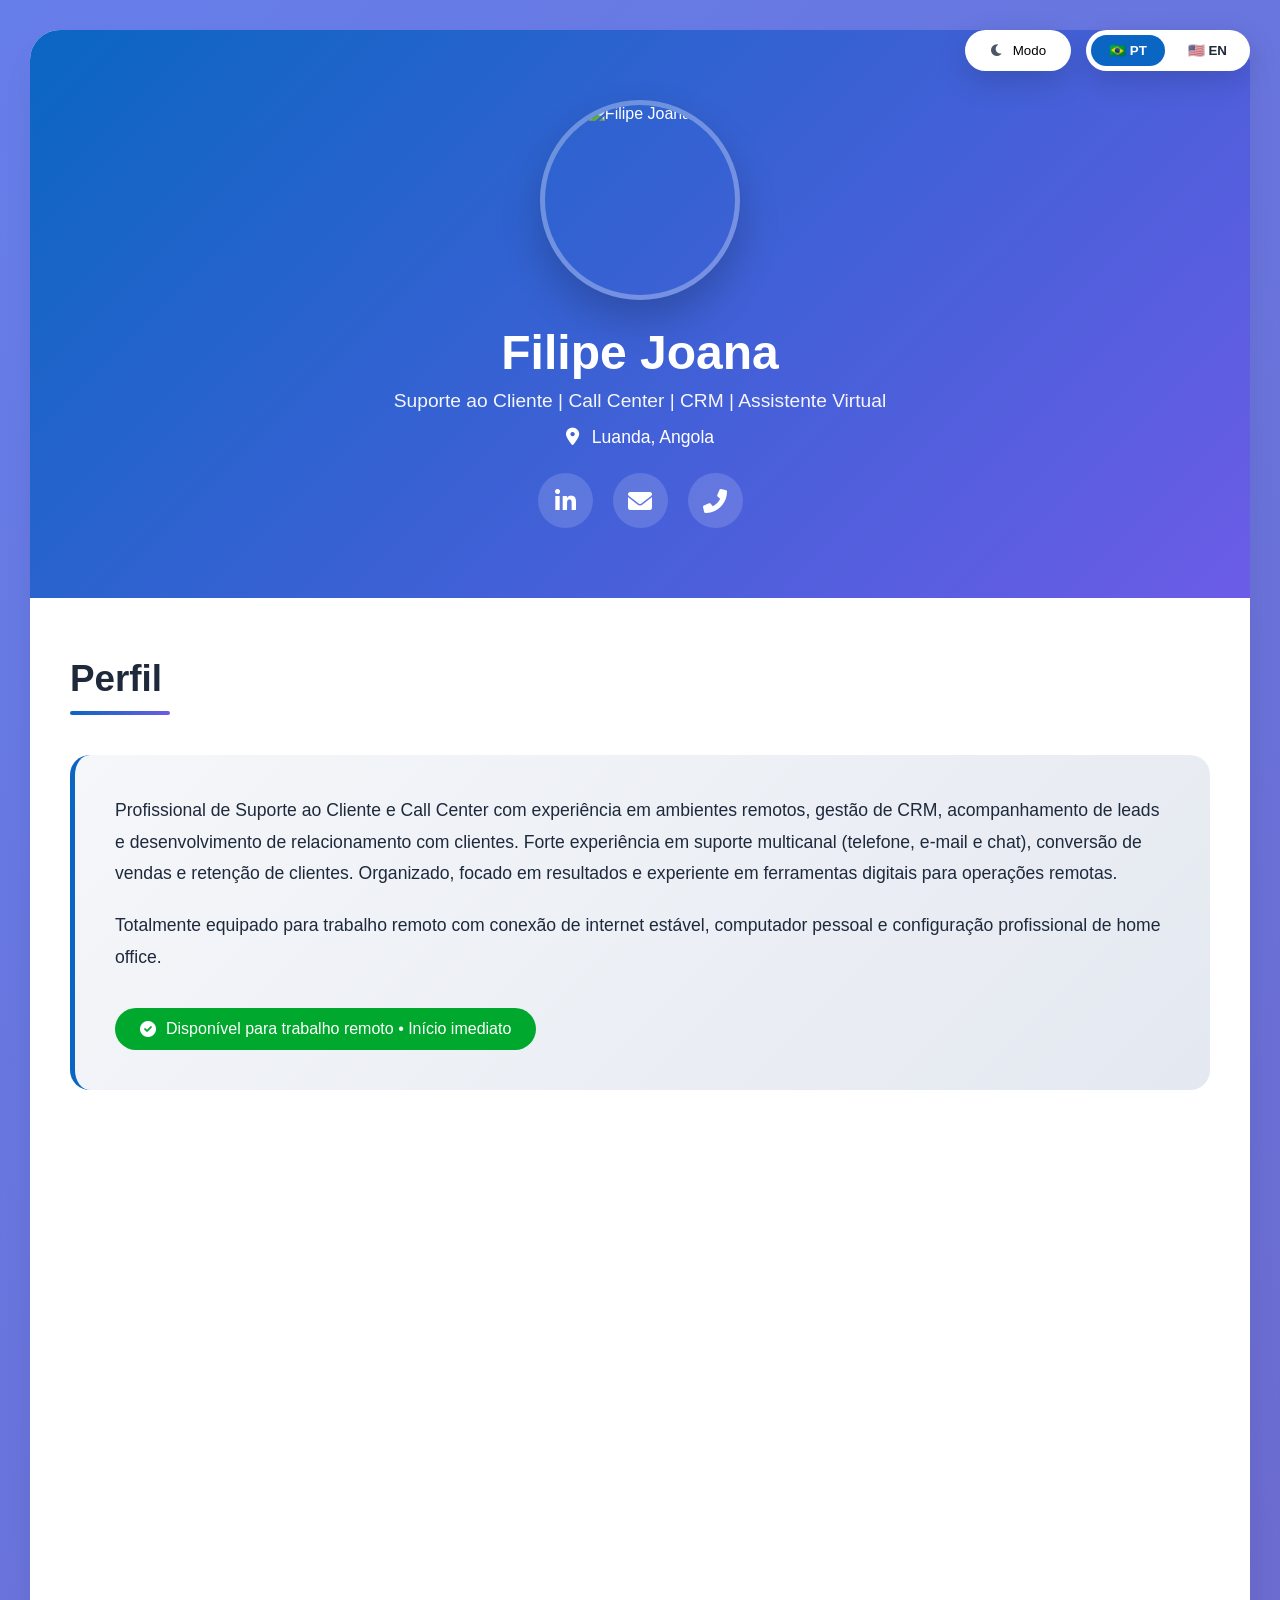
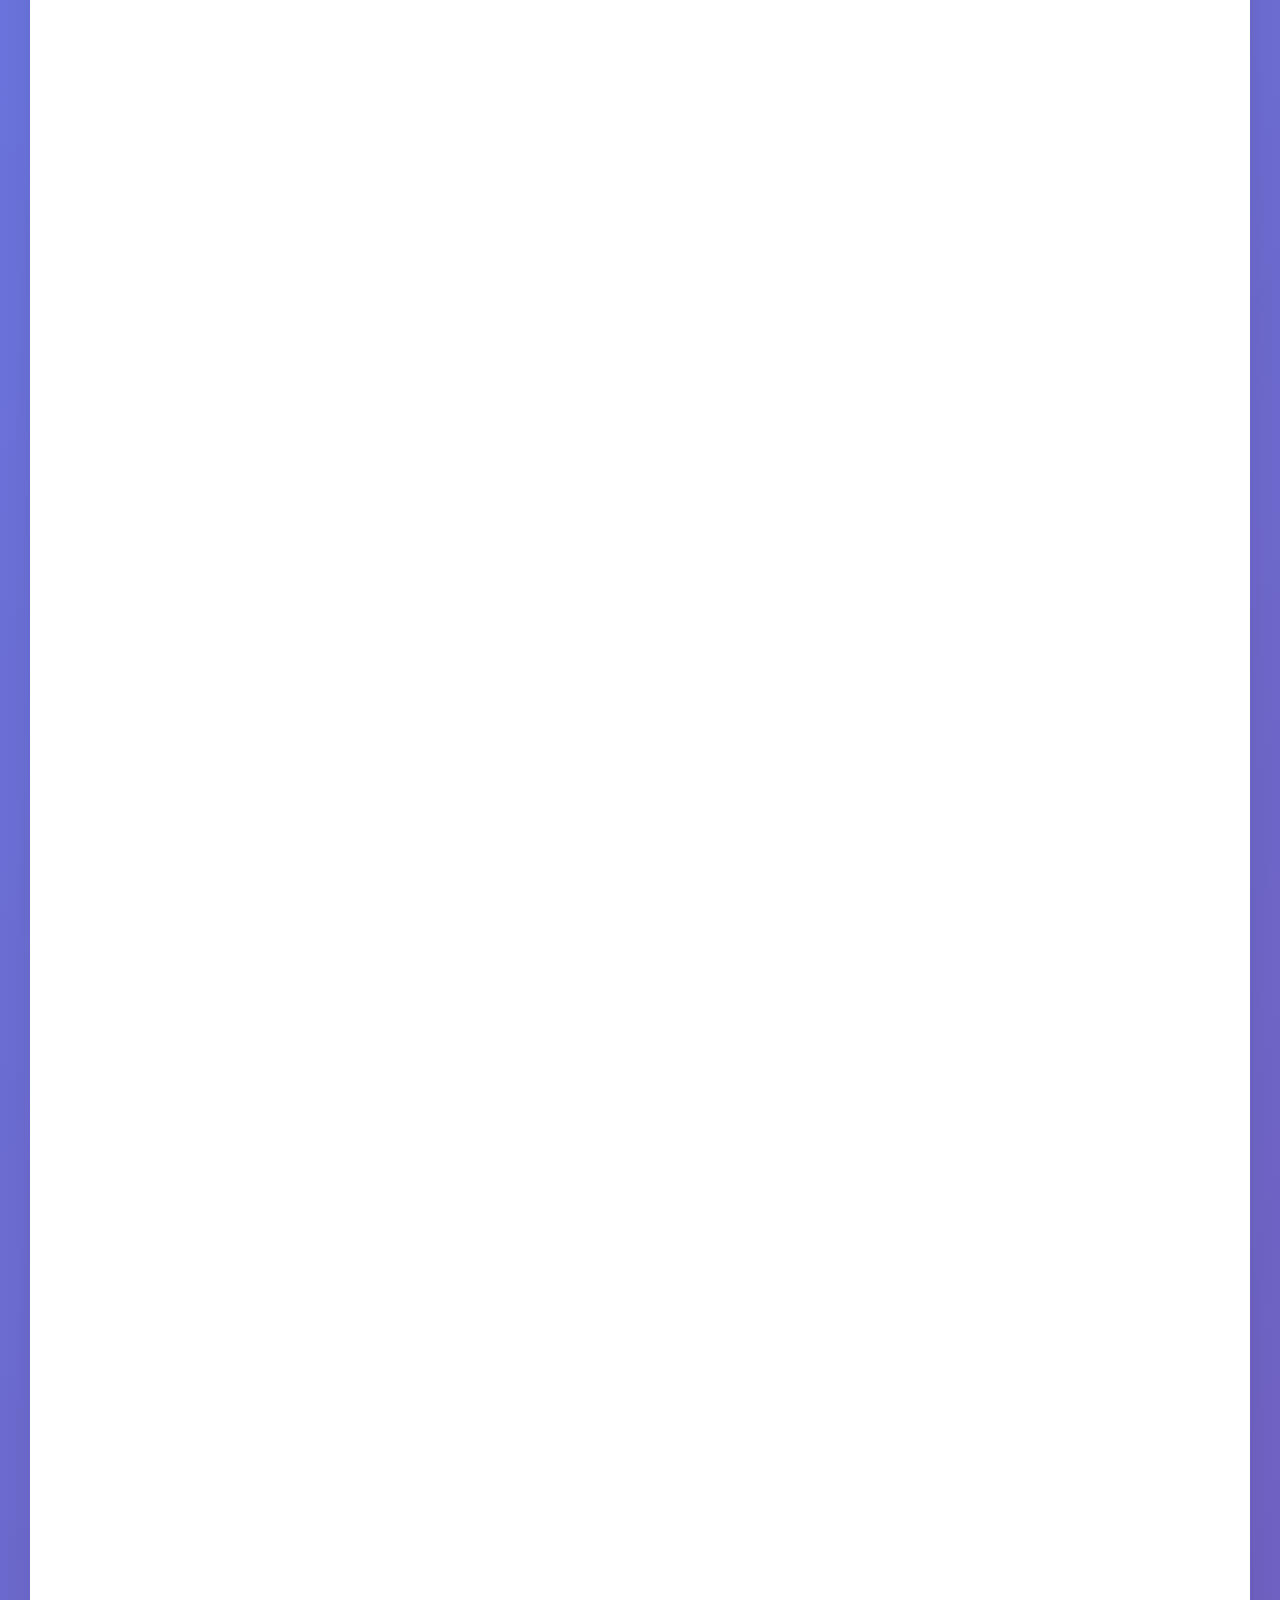
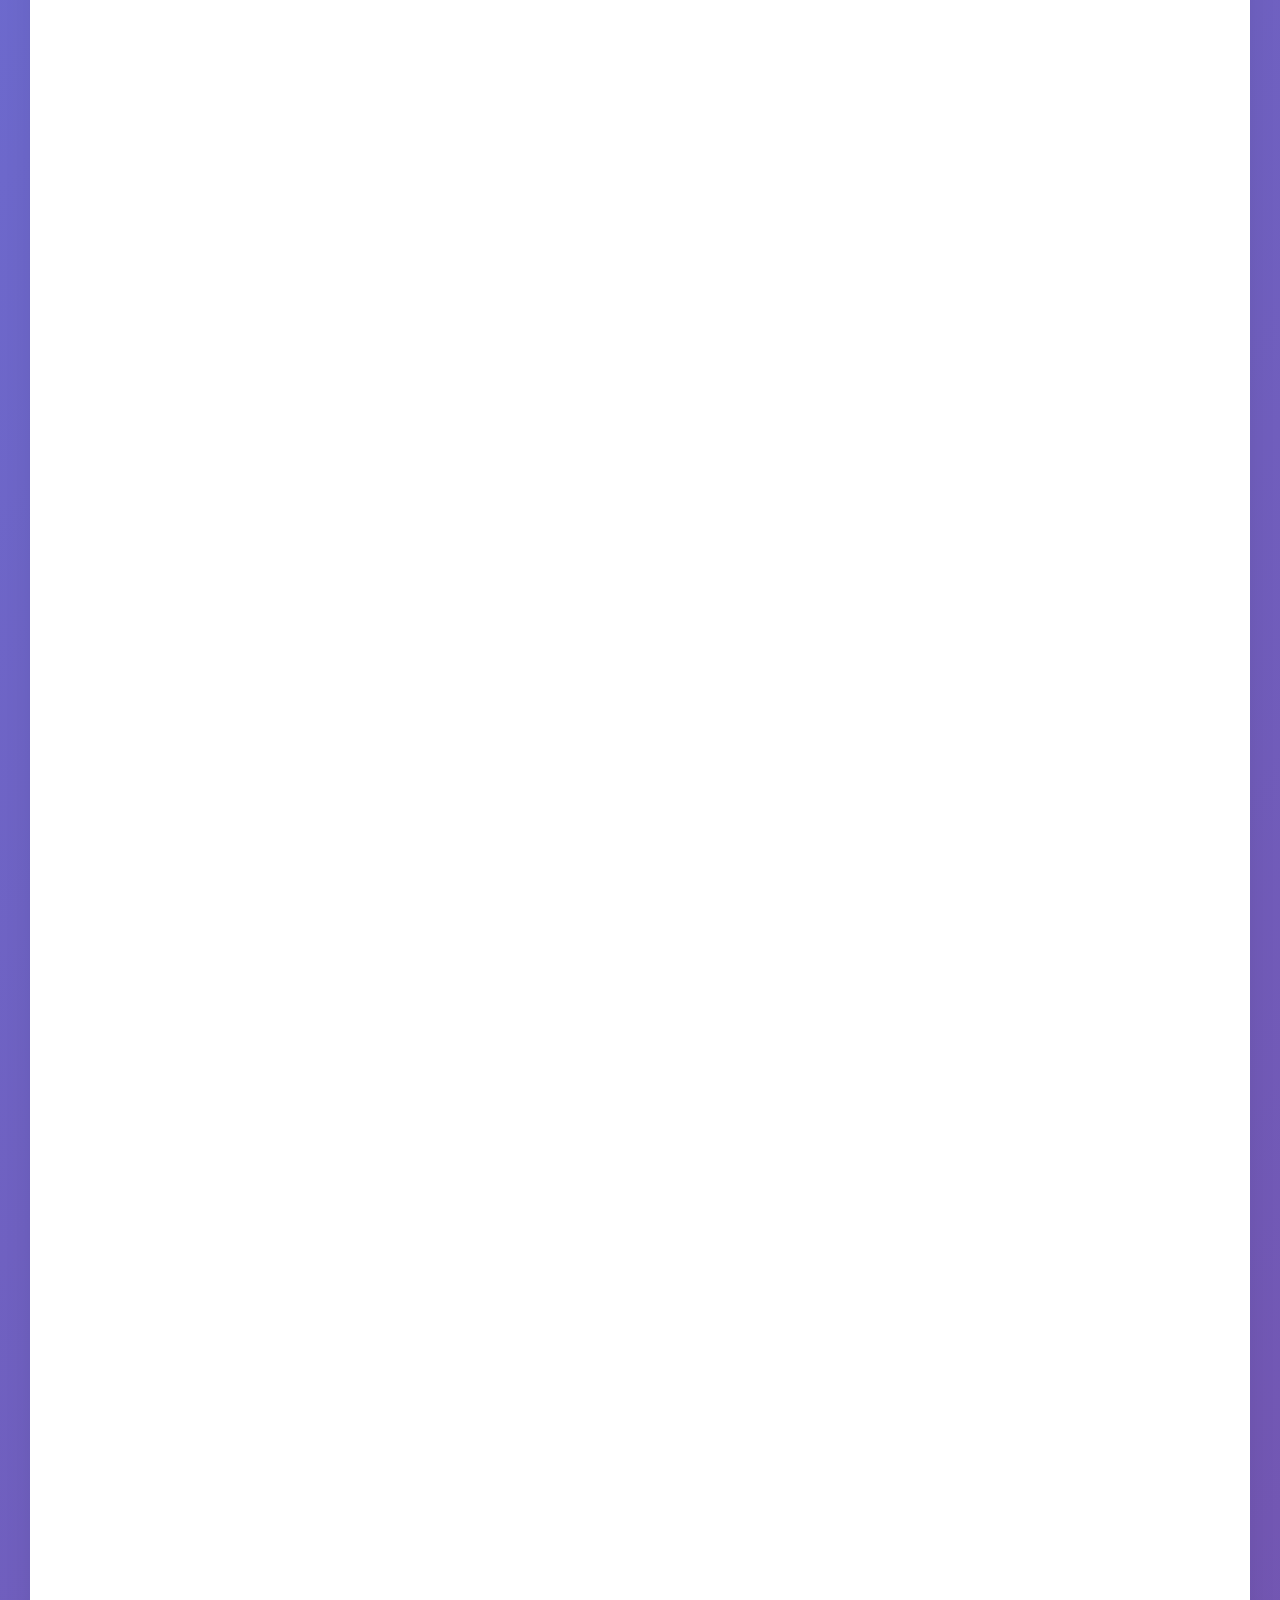
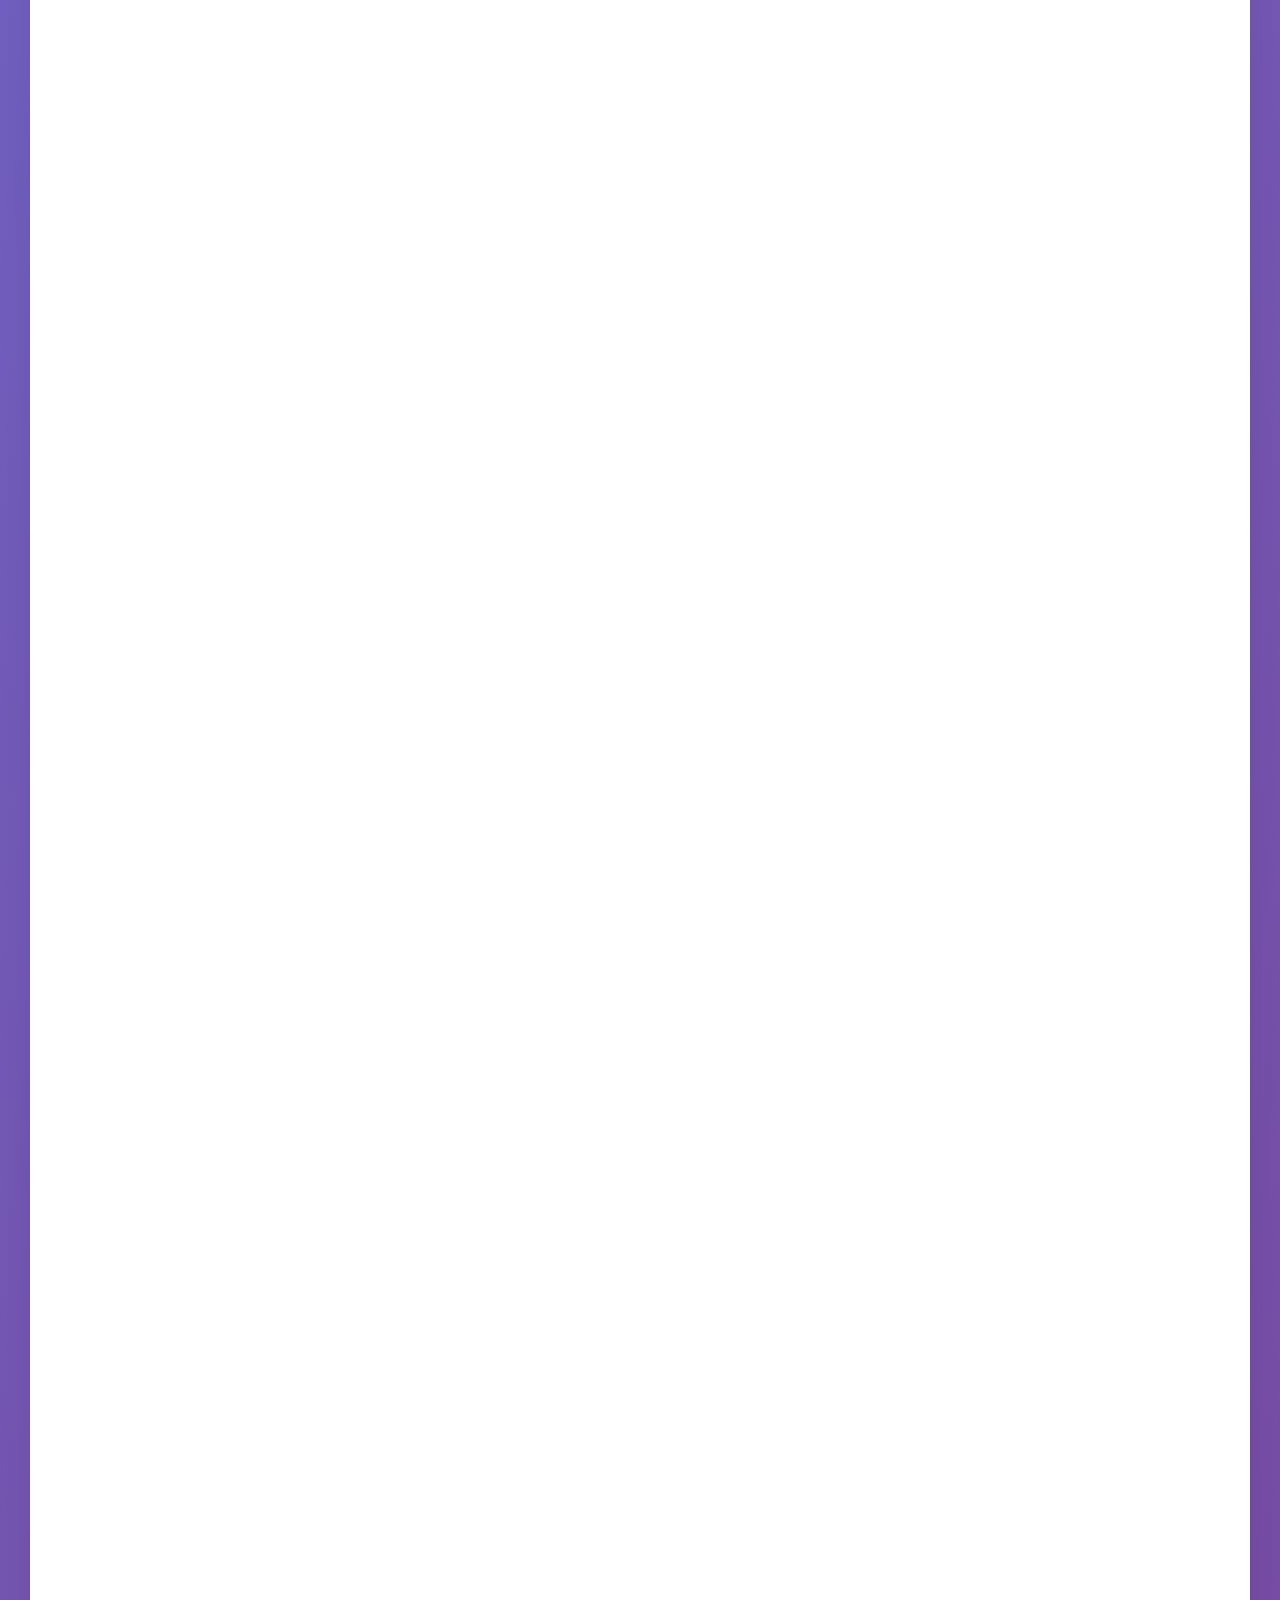
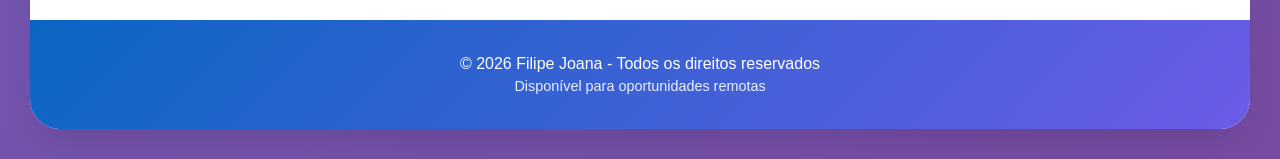
==== index_backup.html @ 88b2a07c "SEO & Performance: Icones convertidos para JPG, titulos H3 e acessibilidade LinkedIn" ====
<!DOCTYPE html>
<html lang="pt-BR">
<head>
    <meta charset="UTF-8">
    <meta name="google-site-verification" content="4PmwRBzoLGPJYNOHP3rCAeD9B5zjWACeGPhJcLWZB8Y" />
    <meta name="description" content="Portfólio profissional de Filipe Joana - Especialista em Customer Support, Call Center e TI. Soluções técnicas e atendimento de excelência.">
    <meta http-equiv="X-Frame-Options" content="DENY">
    <meta http-equiv="X-Content-Type-Options" content="nosniff">
    <meta http-equiv="Referrer-Policy" content="strict-origin-when-cross-origin">
    <meta http-equiv="X-XSS-Protection" content="1; mode=block">
    <meta http-equiv="Permissions-Policy" content="geolocation=(), microphone=(), camera=()">
    <meta http-equiv="Content-Security-Policy" content="default-src 'self'; script-src 'self' https://cdnjs.cloudflare.com; style-src 'self' https://cdnjs.cloudflare.com https://fonts.googleapis.com; font-src 'self' https://cdnjs.cloudflare.com https://fonts.gstatic.com; img-src 'self' data: https://via.placeholder.com;">
    <meta name="viewport" content="width=device-width, initial-scale=1.0">
    <title>Filipe Joana | Customer Support & Call Center Professional</title>
    
    <!-- Font Awesome -->
    <link rel="stylesheet" href="https://cdnjs.cloudflare.com/ajax/libs/font-awesome/6.0.0/css/all.min.css">
    
    <!-- Google Fonts -->
    <link href="https://fonts.googleapis.com/css2?family=Poppins:wght@300;400;500;600;700&display=swap" rel="stylesheet">
    
    <!-- CSS -->
    <link rel="stylesheet" href="style.css">
</head>
<body>
    <!-- Controles Flutuantes -->
    <div class="floating-controls">
        <button class="control-btn" id="themeToggle">
            <i class="fas fa-moon"></i>
            <i class="fas fa-sun" style="display: none;"></i>
            <span>Modo</span>
        </button>
        <div class="lang-selector">
            <button class="lang-btn active" data-lang="pt">🇧🇷 PT</button>
            <button class="lang-btn" data-lang="en">🇺🇸 EN</button>
        </div>
    </div>

    <div class="container">
        <!-- HEADER -->
        <header class="profile-header">
            <div class="profile-img-wrapper">
                <img src="images/profile.jpg.png" alt="Filipe Joana" onerror="this.src='https://via.placeholder.com/200x200?text=Filipe+Joana'">
            </div>
            <h1 class="profile-name">Filipe Joana</h1>
            <p class="profile-title" data-i18n="title">Customer Support | Call Center | CRM | Virtual Assistant</p>
            <p class="profile-location"><i class="fas fa-map-marker-alt"></i> Luanda, Angola</p>
            
            <div class="social-links">
                <a href="https://www.linkedin.com/in/filipejoana/" target="_blank"><i class="fab fa-linkedin-in"></i></a>
                <a href="mailto:filipejanny@hotmail.com"><i class="fas fa-envelope"></i></a>
                <a href="tel:+244946787117"><i class="fas fa-phone-alt"></i></a>
            </div>
        </header>

        <!-- CONTEÚDO PRINCIPAL -->
        <main class="content">
            <!-- PROFILE SECTION -->
            <section class="section" id="profile">
                <h2 class="section-title" data-i18n="profile.title">Profile</h2>
                <div class="profile-section">
                    <p data-i18n="profile.text1">Customer Support and Call Center professional with experience in remote environments, CRM management, lead follow-up, and customer relationship development. Strong background in multichannel support (phone, email, and chat), sales conversion, and customer retention. Organized, results-driven, and experienced in digital tools for remote operations.</p>
                    <p data-i18n="profile.text2">Fully equipped for remote work with stable internet connection, personal computer, and professional home office setup.</p>
                    <div class="remote-badge">
                        <i class="fas fa-check-circle"></i>
                        <span data-i18n="profile.available">Available for remote work • Immediate start</span>
                    </div>
                </div>
            </section>

            <!-- PROFESSIONAL EXPERIENCE -->
            <section class="section" id="experience">
                <h2 class="section-title" data-i18n="experience.title">Professional Experience</h2>
                <div class="exp-grid">
                    <!-- Paco Services -->
                    <div class="exp-card">
                        <div class="exp-header paco">
                            <h3 data-i18n="exp1.title">Virtual Assistant</h3>
                            <p class="company">Paco Services</p>
                            <p class="period"><i class="far fa-calendar-alt"></i> <span data-i18n="exp1.period">02/2025 – 01/2026| Luanda, Angola</span></p>
                        </div>
                        <ul class="exp-list">
                            <li><i class="fas fa-check-circle"></i> <span data-i18n="exp1.item1">Managed communication with clients and suppliers in a remote environment</span></li>
                            <li><i class="fas fa-check-circle"></i> <span data-i18n="exp1.item2">Organized and maintained structured business data using Google Workspace</span></li>
                            <li><i class="fas fa-check-circle"></i> <span data-i18n="exp1.item3">Coordinated workflow and tracked tasks using Trello to ensure deadline compliance</span></li>
                            <li><i class="fas fa-check-circle"></i> <span data-i18n="exp1.item4">Conducted research and organized strategic information for decision-making</span></li>
                            <li><i class="fas fa-check-circle"></i> <span data-i18n="exp1.item5">Provided remote administrative support to optimize internal operations</span></li>
                            <li><i class="fas fa-check-circle"></i> <span data-i18n="exp1.item6">Coordenação de horários, reservas e comunicação digital.</span></li>
                            <li><i class="fas fa-check-circle"></i> <span data-i18n="exp1.item7">Apoio ao processo de vendas: criação de anúncios (OLX, Vinted)</span></li>
                            <li><i class="fas fa-check-circle"></i> <span data-i18n="exp1.item8">Gestão de calendário e agendamento de clientes</span></li>
                        </ul>
                    </div>

                    <!-- Intertrade Nutrição -->
                    <div class="exp-card">
                        <div class="exp-header inter">
                            <h3 data-i18n="exp2.title">Call Center Sales Representative</h3>
                            <p class="company">Intertrade Nutrição</p>
                            <p class="period"><i class="far fa-calendar-alt"></i> <span data-i18n="exp2.period">05/2023 – 03/2024 | Luanda, Angola</span></p>
                        </div>
                        <ul class="exp-list">
                            <li><i class="fas fa-check-circle"></i> <span data-i18n="exp2.item1">Handled inbound and outbound calls</span></li>
                            <li><i class="fas fa-check-circle"></i> <span data-i18n="exp2.item2">Delivered consultative sales presentations</span></li>
                            <li><i class="fas fa-check-circle"></i> <span data-i18n="exp2.item3">Identified customer needs and provided tailored solutions</span></li>
                            <li><i class="fas fa-check-circle"></i> <span data-i18n="exp2.item4">Managed order processing and post-sales follow-up</span></li>
                            <li><i class="fas fa-check-circle"></i> <span data-i18n="exp2.item5">Focused on customer satisfaction and retention</span></li>
                            <li><i class="fas fa-check-circle"></i> <span data-i18n="exp2.item6">Consultative sales of nutritional supplements, focusing on customer needs</span></li>
                            <li><i class="fas fa-check-circle"></i> <span data-i18n="exp2.item7">Elaboração e envio de relatórios de atividades através de ferramentas digitais Telegram</span></li>
                        </ul>
                    </div>

                    <!-- RWS Group -->
                    <div class="exp-card">
                        <div class="exp-header rws">
                            <h3 data-i18n="exp3.title">Customer Support & Sales Support</h3>
                            <p class="company">RWS Group</p>
                            <p class="period"><i class="far fa-calendar-alt"></i> <span data-i18n="exp3.period">03/2022 – 02/2023 | Luanda, Angola</span></p>
                        </div>
                        <ul class="exp-list">
                            <li><i class="fas fa-check-circle"></i> <span data-i18n="exp3.item1">Provided customer support via phone and email</span></li>
                            <li><i class="fas fa-check-circle"></i> <span data-i18n="exp3.item2">Resolved customer inquiries efficiently</span></li>
                            <li><i class="fas fa-check-circle"></i> <span data-i18n="exp3.item3">Supported sales operations and administrative processes</span></li>
                            <li><i class="fas fa-check-circle"></i> <span data-i18n="exp3.item4">Comunicação e colaboração com a equipa através de plataformas internas (Workplace by Facebook)</span></li>
                            <li><i class="fas fa-check-circle"></i> <span data-i18n="exp3.item5">Suporte em tarefas administrativas e organização de processos internos</span></li>
                        </ul>
                    </div>
                </div>
            </section>

            <!-- SKILLS -->
            <section class="section" id="skills">
                <h2 class="section-title" data-i18n="skills.title">Skills & Competências</h2>
                
                <div class="skills-container">
                    <!-- Customer Support -->
                    <div class="skill-category">
                        <h3><i class="fas fa-headset"></i> <span data-i18n="skills.customer">Customer Support</span></h3>
                        <div class="skill-tags">
                            <span class="skill-tag" data-i18n="skill.customer_support">Customer Support</span>
                            <span class="skill-tag" data-i18n="skill.customer_success">Customer Success</span>
                            <span class="skill-tag" data-i18n="skill.customer_retention">Customer Retention</span>
                            <span class="skill-tag" data-i18n="skill.problem_resolution">Problem Resolution</span>
                            <span class="skill-tag" data-i18n="skill.multichannel_communication">Multichannel Communication</span>
                            <span class="skill-tag" data-i18n="skill.phone_support">Phone Support</span>
                            <span class="skill-tag" data-i18n="skill.email_support">Email Support</span>
                            <span class="skill-tag" data-i18n="skill.chat_support">Chat Support</span>
                            <span class="skill-tag" data-i18n="skill.inbound_outbound_calls">Inbound/Outbound Calls</span>
                            <span class="skill-tag" data-i18n="skill.crm_management">CRM Management</span>
                            <span class="skill-tag" data-i18n="skill.searches">Searches</span>
                            <span class="skill-tag" data-i18n="skill.complaint_resolution">Complaint resolution</span>
                            <span class="skill-tag" data-i18n="skill.customer_satisfaction">Customer Satisfaction</span>
                        </div>
                    </div>

                    <!-- Sales & CRM -->
                    <div class="skill-category">
                        <h3><i class="fas fa-chart-line"></i> <span data-i18n="skills.sales">Sales & CRM</span></h3>
                        <div class="skill-tags">
                            <span class="skill-tag" data-i18n="skill.crm_management">CRM Management</span>
                            <span class="skill-tag" data-i18n="skill.pipedrive">Pipedrive</span>
                            <span class="skill-tag" data-i18n="skill.hubspot">HubSpot</span>
                            <span class="skill-tag" data-i18n="skill.lead_generation">Lead Generation</span>
                            <span class="skill-tag" data-i18n="skill.lead_follow_up">Lead Follow-up</span>
                            <span class="skill-tag" data-i18n="skill.sales_conversion">Sales Conversion</span>
                            <span class="skill-tag" data-i18n="skill.kpi_tracking">KPI Tracking</span>
                            <span class="skill-tag" data-i18n="skill.performance_tracking">Performance Tracking</span>
                            <span class="skill-tag" data-i18n="skill.sales_support">Sales Support</span>
                            <span class="skill-tag" data-i18n="skill.order_processing">Order Processing</span>
                            <span class="skill-tag" data-i18n="skill.post_sales_follow_up">Post-sales Follow-up</span>
                            <span class="skill-tag" data-i18n="skill.consultative_sales">Consultative Sales</span>
                        </div>
                    </div>

                    <!-- Remote Operations -->
                    <div class="skill-category">
                        <h3><i class="fas fa-laptop-house"></i> <span data-i18n="skills.remote">Remote Operations</span></h3>
                        <div class="skill-tags">
                            <span class="skill-tag" data-i18n="skill.remote_work">Remote Work</span>
                            <span class="skill-tag" data-i18n="skill.administrative_support">Administrative Support</span>
                            <span class="skill-tag" data-i18n="skill.virtual_assistance">Virtual Assistance</span>
                            <span class="skill-tag" data-i18n="skill.digital_tools">Digital Tools</span>
                            <span class="skill-tag" data-i18n="skill.wfh_setup">WFH Setup</span>
                            <span class="skill-tag" data-i18n="skill.time_management">Time Management</span>
                            <span class="skill-tag" data-i18n="skill.task_coordination">Task Coordination</span>
                            <span class="skill-tag" data-i18n="skill.workflow_management">Workflow Management</span>
                            <span class="skill-tag" data-i18n="skill.deadline_compliance">Deadline Compliance</span>
                            <span class="skill-tag" data-i18n="skill.strategic_research">Strategic Research</span>
                        </div>
                    </div>

                    <!-- IT & Technical -->
                    <div class="skill-category">
                        <h3><i class="fas fa-network-wired"></i> <span data-i18n="skills.it">IT & Technical</span></h3>
                        <div class="skill-tags">
                            <span class="skill-tag">Networking Fundamentals</span>
                            <span class="skill-tag">TCP/IP</span>
                            <span class="skill-tag">DNS/DHCP</span>
                            <span class="skill-tag">Routers & Switches</span>
                            <span class="skill-tag">Linux</span>
                            <span class="skill-tag">Windows</span>
                            <span class="skill-tag">Command Line</span>
                            <span class="skill-tag">Google Cloud</span>
                            <span class="skill-tag">Azure</span>
                            <span class="skill-tag">IT Troubleshooting</span>
                            <span class="skill-tag">System Support</span>
                            <span class="skill-tag">Hardware/Software</span>
                            <span class="skill-tag">Cisco Packet Tracer</span>
                            <span class="skill-tag">GNS3</span>
                            <span class="skill-tag">ENSP Huawei</span>
                            <span class="skill-tag">Wireshark</span>
                            <span class="skill-tag">Nmap</span>
                            <span class="skill-tag">MobaXterm</span>
                        </div>
                    </div>

                    <!-- Digital Tools -->
                    <div class="skill-category">
                        <h3><i class="fas fa-tools"></i> <span data-i18n="skills.tools">Digital Tools</span></h3>
                        <div class="skill-tags">
                            <span class="skill-tag">Slack</span>
                            <span class="skill-tag">Microsoft Teams</span>
                            <span class="skill-tag">Google Meet</span>
                            <span class="skill-tag">Outlook</span>
                            <span class="skill-tag">Trello</span>
                            <span class="skill-tag">Jira</span>
                            <span class="skill-tag">Notion</span>
                            <span class="skill-tag">Asana</span>
                            <span class="skill-tag">Clockify</span>
                            <span class="skill-tag">Google Drive</span>
                            <span class="skill-tag">Google Sheets</span>
                            <span class="skill-tag">Google Docs</span>
                            <span class="skill-tag">Google Slides</span>
                            <span class="skill-tag">Microsoft Word</span>
                            <span class="skill-tag">Microsoft Excel</span>
                            <span class="skill-tag">Microsoft PowerPoint</span>
                            <span class="skill-tag">Microsoft OneNote</span>
                            <span class="skill-tag">Microsoft OneDrive</span>
                            <span class="skill-tag">Microsoft Copilot</span>
                            <span class="skill-tag">Google Calendar</span>
                            <span class="skill-tag">WhatsApp</span>
                            <span class="skill-tag">Skype</span>
                        </div>
                    </div>

                </div>
            </section>

            <!-- FERRAMENTAS COM DOMINIO -->
            <section class="section" id="tools">
                <h2 class="section-title" data-i18n="tools.title">Tools I Master</h2>
                <div class="tools-container">
                    <!-- Communication -->
                    <div class="tool-category">
                        <h4><i class="fas fa-comments"></i> <span data-i18n="tools.communication">Communication</span></h4>
                        <div class="tool-grid">
                            <div class="tool-item"><img src="communication/slack.png" alt="Slack" onerror="this.style.display='none'"><span>Slack</span></div>
                            <div class="tool-item"><img src="communication/microsoft-teams.png" alt="Teams" onerror="this.style.display='none'"><span>Teams</span></div>
                            <div class="tool-item"><img src="communication/google-meet.png" alt="Meet" onerror="this.style.display='none'"><span>Meet</span></div>
                            <div class="tool-item"><img src="communication/outlook.png" alt="Outlook" onerror="this.style.display='none'"><span>Outlook</span></div>
                            <div class="tool-item"><img src="communication/skype.png" alt="Skype" onerror="this.style.display='none'"><span>Skype</span></div>
                            <div class="tool-item"><img src="communication/viber.png" alt="Viber" onerror="this.style.display='none'"><span>Viber</span></div>
                            <div class="tool-item"><img src="communication/chat.png" alt="Viber" onerror="this.style.display='none'"><span>Chat</span></div>
                            <div class="tool-item"><img src="communication/whatsapp.png" alt="WhatsApp" onerror="this.style.display='none'"><span>WhatsApp</span></div>
                            <div class="tool-item"><img src="communication/zoom.png" alt="Zoom" onerror="this.style.display='none'"><span>Zoom</span></div>

                        </div>
                    </div>

                    <!-- CRM -->
                    <div class="tool-category">
                        <h4><i class="fas fa-chart-pie"></i> <span data-i18n="tools.crm">CRM</span></h4>
                        <div class="tool-grid">
                            <div class="tool-item"><img src="crm/pipedrive.png" alt="Pipedrive" onerror="this.style.display='none'"><span>Pipedrive</span></div>
                            <div class="tool-item"><img src="crm/HubSpot.png" alt="HubSpot" onerror="this.style.display='none'"><span>HubSpot</span></div>
                        </div>
                    </div>

                    <!-- Google Workspace -->
                    <div class="tool-category">
                        <h4><i class="fab fa-google"></i> <span data-i18n="tools.google">Google Workspace</span></h4>
                        <div class="tool-grid">
                            <div class="tool-item"><img src="google workplace/gmail.png" alt="Gmail" onerror="this.style.display='none'"><span>Gmail</span></div>
                            <div class="tool-item"><img src="google workplace/drive.png" alt="Drive" onerror="this.style.display='none'"><span>Drive</span></div>
                            <div class="tool-item"><img src="google workplace/doc.png" alt="Docs" onerror="this.style.display='none'"><span>Docs</span></div>
                            <div class="tool-item"><img src="google workplace/sheets.png" alt="Sheets" onerror="this.style.display='none'"><span>Sheets</span></div>
                            <div class="tool-item"><img src="google workplace/slides.png" alt="Slides" onerror="this.style.display='none'"><span>Slides</span></div>
                            <div class="tool-item"><img src="google workplace/gemini.png" alt="Gemini" onerror="this.style.display='none'"><span>Gemini</span></div>
                        </div>
                    </div>

                    <!-- Microsoft Office -->
                    <div class="tool-category">
                        <h4><i class="fab fa-microsoft"></i> <span data-i18n="tools.microsoft">Microsoft Office</span></h4>
                        <div class="tool-grid">
                            <div class="tool-item"><img src="microsoft office/microsoft-word.png" alt="Word" onerror="this.style.display='none'"><span>Word</span></div>
                            <div class="tool-item"><img src="microsoft office/microsoft-powerpoint.png" alt="PowerPoint" onerror="this.style.display='none'"><span>PowerPoint</span></div>
                            <div class="tool-item"><img src="microsoft office/excel.jpg" alt="Excel" onerror="this.style.display='none'"><span>Excel</span></div>
                            <div class="tool-item"><img src="microsoft office/OneNote.png" alt="OneNote" onerror="this.style.display='none'"><span>OneNote</span></div>
                            <div class="tool-item"><img src="microsoft office/onedrive.png" alt="OneDrive" onerror="this.style.display='none'"><span>OneDrive</span></div>
                            <div class="tool-item"><img src="microsoft office/Copilot.png" alt="Copilot" onerror="this.style.display='none'"><span>Copilot</span></div>
                        </div>
                    </div>

                    <!-- Scheduling -->
                    <div class="tool-category">
                        <h4><i class="fas fa-calendar-alt"></i> <span data-i18n="tools.scheduling">Scheduling</span></h4>
                        <div class="tool-grid">
                            <div class="tool-item"><img src="scheduling/google-calendar.png" alt="Calendar" onerror="this.style.display='none'"><span>Calendar</span></div>
                        </div>
                    </div>

                    <!-- Project Management -->
                    <div class="tool-category">
                        <h4><i class="fas fa-tasks"></i> <span data-i18n="tools.project">Project Management</span></h4>
                        <div class="tool-grid">
                            <div class="tool-item"><img src="tools/trello.png" alt="Trello" onerror="this.style.display='none'"><span>Trello</span></div>
                            <div class="tool-item"><img src="tools/jira.png" alt="Jira" onerror="this.style.display='none'"><span>Jira</span></div>
                            <div class="tool-item"><img src="tools/notion.png" alt="Notion" onerror="this.style.display='none'"><span>Notion</span></div>
                            <div class="tool-item"><img src="tools/clockify.png" alt="Clockify" onerror="this.style.display='none'"><span>Clockify</span></div>
                            <div class="tool-item"><img src="tools/Asana.png" alt="Asana" onerror="this.style.display='none'"><span>Asana</span></div>
                        </div>
                    </div>
                </div>
            </section>

            <!-- EDUCATION -->
            <section class="section" id="education">
                <h2 class="section-title" data-i18n="education.title">Education</h2>
                <div class="edu-card">
                    <h3 data-i18n="education.course">Technical Course in Informatics</h3>
                    <p class="institution">Complexo Escolar Yara Jandira</p>
                    <p class="period"><i class="far fa-calendar-alt"></i> <span data-i18n="education.period">2024 – Present</span></p>
                    <p data-i18n="education.description">Currently pursuing a technical program in Informatics, developing skills in information technology, digital tools, computer systems, and administrative software applications. Focused on practical IT knowledge to support remote work environments and business operations.</p>
                </div>
            </section>

            <!-- LANGUAGES -->
            <section class="section" id="languages">
                <h2 class="section-title" data-i18n="languages.title">Languages</h2>
                <div class="languages-grid">
                    <!-- Português -->
                    <div class="language-card">
                        <div class="lang-flag">🇵🇹</div>
                        <div class="lang-name" data-i18n="lang.pt">Português</div>
                        <div class="lang-level" data-i18n="lang.native">Nativo</div>
                        <div class="lang-percent">100%</div>
                    </div>

                    <!-- Lingala -->
                    <div class="language-card" style="background: linear-gradient(135deg, #43cea2 0%, #185a9d 100%);">
                        <div class="lang-flag">🇨🇩</div>
                        <div class="lang-name" data-i18n="lang.lingala">Lingala</div>
                        <div class="lang-level" data-i18n="lang.fluent">Fluente</div>
                        <div class="lang-percent">100%</div>
                    </div>

                    <!-- Inglês -->
                    <div class="language-card" style="background: linear-gradient(135deg, #f7971e 0%, #ffd200 100%);">
                        <div class="lang-flag">🇬🇧</div>
                        <div class="lang-name" data-i18n="lang.english">Inglês</div>
                        <div class="lang-level" data-i18n="lang.basicImproving">Básico</div>
                        <div class="lang-percent">50%</div>
                        <div class="lang-improving" data-i18n="lang.improving">em aperfeiçoamento</div>
                    </div>
                </div>
            </section>

            <!-- CONTACT -->
            <section class="section" id="contact">
                <h2 class="section-title" data-i18n="contact.title">Contact</h2>
                <div class="contact-grid">
                    <!-- Contact Info Card -->
                    <div class="contact-card">
                        <h3><i class="fas fa-address-card"></i> <span data-i18n="contact.info">Contact Info</span></h3>
                        <div class="contact-item">
                            <i class="fas fa-envelope"></i>
                            <a href="mailto:&#x66;&#x69;&#x6c;&#x69;&#x70;&#x65;&#x6a;&#x61;&#x6e;&#x6e;&#x79;&#x40;&#x68;&#x6f;&#x74;&#x6d;&#x61;&#x69;&#x6c;&#x2e;&#x63;&#x6f;&#x6d;">
                            &#x66;&#x69;&#x6c;&#x69;&#x70;&#x65;&#x6a;&#x61;&#x6e;&#x6e;&#x79;&#x40;&#x68;&#x6f;&#x74;&#x6d;&#x61;&#x69;&#x6c;&#x2e;&#x63;&#x6f;&#x6d;
                           </a>
                        </div>
                        <div class="contact-item">
                            <i class="fas fa-phone-alt"></i>
                            <a href="tel:+244946787117">+244 946 787 117</a>
                        </div>
                        <div class="contact-item">
                            <i class="fab fa-linkedin"></i>
                            <a href="https://www.linkedin.com/in/filipejoana/" target="_blank">linkedin.com/in/filipejoana</a>
                        </div>
                        
                        <!-- WhatsApp Button -->
                        <div class="contact-item whatsapp-btn">
                            <i class="fab fa-whatsapp"></i>
                            <a href="https://wa.me/244946787117" target="_blank">WhatsApp</a>
                        </div>
                    </div>

                    <!-- Availability Card -->
                    <div class="contact-card">
                        <h3><i class="fas fa-clock"></i> <span data-i18n="contact.availability.title">Availability</span></h3>
                        <div class="availability">
                            <i class="fas fa-clock"></i>
                            <span data-i18n="contact.availability">Seg-Sex (9h-18h) | Sáb (9h-12h) - Luanda GMT+1</span>
                        </div>
                    </div>
                </div>
            </section>
        </main>

        <!-- FOOTER -->
        <footer>
            <p>© 2026 Filipe Joana - <span data-i18n="footer.rights">All rights reserved</span></p>
            <p class="credit" data-i18n="footer.credit">Available for remote opportunities</p>
        </footer>
    </div>

    <button class="back-top" id="backToTop"><i class="fas fa-arrow-up"></i></button>

    <!-- JavaScript -->
    <script src="script.js"></script>
</body>
</html>
---- style.css ----
* {
    margin: 0;
    padding: 0;
    box-sizing: border-box;
    font-family: 'Poppins', sans-serif;
}

:root {
    --primary: #0A66C2;
    --primary-dark: #004182;
    --secondary: #6c5ce7;
    --success: #00A82D;
    --light-bg: #f8fafc;
    --dark-bg: #0f172a;
    --light-card: #ffffff;
    --dark-card: #1e293b;
    --light-text: #1e293b;
    --dark-text: #f1f5f9;
    --border: #e2e8f0;
    --shadow: 0 20px 40px -15px rgba(0,0,0,0.15);
    --whatsapp: #25D366;
    --whatsapp-dark: #128C7E;
}

body {
    background: linear-gradient(135deg, #667eea 0%, #764ba2 100%);
    min-height: 100vh;
    padding: 30px;
    transition: all 0.3s;
}

body.dark-mode {
    background: linear-gradient(135deg, #1a1a2e 0%, #16213e 100%);
}

body.dark-mode .container {
    background: var(--dark-bg);
    color: var(--dark-text);
}

.container {
    max-width: 1300px;
    margin: 0 auto;
    background: white;
    border-radius: 30px;
    box-shadow: var(--shadow);
    overflow: hidden;
}

/* ===== CONTROLES FLUTUANTES ===== */
.floating-controls {
    position: fixed;
    top: 30px;
    right: 30px;
    z-index: 1000;
    display: flex;
    gap: 15px;
}

.control-btn, .lang-selector {
    background: white;
    border-radius: 50px;
    padding: 12px 25px;
    box-shadow: 0 10px 30px rgba(0,0,0,0.15);
    display: flex;
    align-items: center;
    gap: 10px;
    cursor: pointer;
    border: none;
    font-weight: 500;
    transition: all 0.3s;
}

.control-btn:hover {
    transform: translateY(-3px);
    box-shadow: 0 15px 35px rgba(0,0,0,0.2);
}

.lang-selector {
    padding: 5px;
    gap: 5px;
}

.lang-btn {
    border: none;
    background: transparent;
    padding: 8px 18px;
    border-radius: 50px;
    cursor: pointer;
    font-weight: 600;
    transition: all 0.3s;
    color: var(--light-text);
}

.lang-btn.active {
    background: var(--primary);
    color: white;
}

#themeToggle .fa-moon { color: #4a5568; }
#themeToggle .fa-sun { color: #fbbf24; display: none; }
body.dark-mode #themeToggle .fa-moon { display: none; }
body.dark-mode #themeToggle .fa-sun { display: inline; }

/* ===== HEADER ===== */
.profile-header {
    background: linear-gradient(135deg, var(--primary), var(--secondary));
    padding: 70px 30px;
    text-align: center;
    color: white;
}

.profile-img-wrapper {
    width: 200px;
    height: 200px;
    margin: 0 auto 25px;
    border-radius: 50%;
    border: 5px solid rgba(255,255,255,0.3);
    overflow: hidden;
    box-shadow: 0 20px 40px rgba(0,0,0,0.2);
}

.profile-img-wrapper img {
    width: 100%;
    height: 100%;
    object-fit: cover;
}

.profile-name {
    font-size: 3em;
    font-weight: 700;
    margin-bottom: 10px;
}

.profile-title {
    font-size: 1.2em;
    opacity: 0.95;
    max-width: 700px;
    margin: 0 auto 15px;
}

.profile-location {
    font-size: 1.1em;
    margin-bottom: 25px;
}

.profile-location i {
    margin-right: 8px;
}

.social-links {
    display: flex;
    justify-content: center;
    gap: 20px;
}

.social-links a {
    color: white;
    font-size: 1.5em;
    width: 55px;
    height: 55px;
    border-radius: 50%;
    background: rgba(255,255,255,0.15);
    display: flex;
    align-items: center;
    justify-content: center;
    transition: all 0.3s;
    text-decoration: none;
}

.social-links a:hover {
    background: white;
    transform: translateY(-5px);
}

.social-links a:hover i {
    color: var(--primary);
}

/* ===== CONTEÚDO PRINCIPAL ===== */
.content {
    padding: 60px 40px;
}

.section {
    margin-bottom: 80px;
    animation: fadeIn 0.8s;
}

@keyframes fadeIn {
    from { opacity: 0; transform: translateY(20px); }
    to { opacity: 1; transform: translateY(0); }
}

.section-title {
    font-size: 2.3em;
    margin-bottom: 40px;
    position: relative;
    padding-bottom: 15px;
    color: var(--light-text);
}

body.dark-mode .section-title {
    color: var(--dark-text);
}

.section-title::after {
    content: '';
    position: absolute;
    bottom: 0;
    left: 0;
    width: 100px;
    height: 4px;
    background: linear-gradient(135deg, var(--primary), var(--secondary));
    border-radius: 2px;
}

/* ===== PROFILE SECTION ===== */
.profile-section {
    background: linear-gradient(135deg, #f5f7fa 0%, #e4e8f0 100%);
    border-radius: 20px;
    padding: 40px;
    border-left: 5px solid var(--primary);
}

body.dark-mode .profile-section {
    background: linear-gradient(135deg, #1e293b 0%, #0f172a 100%);
}

.profile-section p {
    font-size: 1.1em;
    line-height: 1.8;
    margin-bottom: 20px;
    color: var(--light-text);
}

body.dark-mode .profile-section p {
    color: var(--dark-text);
}

.remote-badge {
    display: inline-flex;
    align-items: center;
    gap: 10px;
    background: var(--success);
    color: white;
    padding: 12px 25px;
    border-radius: 50px;
    font-weight: 500;
    margin-top: 15px;
}

/* ===== EXPERIÊNCIAS ===== */
.exp-grid {
    display: grid;
    grid-template-columns: repeat(auto-fit, minmax(350px, 1fr));
    gap: 30px;
}

.exp-card {
    background: var(--light-card);
    border-radius: 20px;
    overflow: hidden;
    box-shadow: var(--shadow);
    transition: all 0.3s;
}

body.dark-mode .exp-card {
    background: var(--dark-card);
}

.exp-card:hover {
    transform: translateY(-8px);
    box-shadow: 0 30px 50px -15px rgba(0,0,0,0.3);
}

.exp-header {
    padding: 25px;
    color: white;
}

.exp-header.paco { background: linear-gradient(135deg, var(--primary), var(--secondary)); }
.exp-header.inter { background: linear-gradient(135deg, #00A82D, #0A66C2); }
.exp-header.rws { background: linear-gradient(135deg, #6c5ce7, #0A66C2); }

.exp-header h3 {
    font-size: 1.5em;
    margin-bottom: 5px;
}

.exp-header .company {
    font-size: 1.1em;
    opacity: 0.95;
    margin-bottom: 5px;
}

.exp-header .period {
    font-size: 0.9em;
    opacity: 0.9;
    display: flex;
    align-items: center;
    gap: 5px;
    margin-top: 10px;
}

.exp-header .period i {
    margin-right: 5px;
}

.exp-list {
    padding: 25px;
    list-style: none;
}

.exp-list li {
    margin-bottom: 15px;
    display: flex;
    align-items: flex-start;
    gap: 12px;
    color: var(--light-text);
}

body.dark-mode .exp-list li {
    color: var(--dark-text);
}

.exp-list li i {
    color: var(--success);
    font-size: 1.1em;
    margin-top: 3px;
}

/* ===== SKILLS ===== */
.skills-container {
    display: grid;
    grid-template-columns: repeat(auto-fit, minmax(350px, 1fr));
    gap: 25px;
}

.skill-category {
    background: var(--light-card);
    border-radius: 20px;
    padding: 25px;
    box-shadow: 0 10px 30px rgba(0,0,0,0.08);
    transition: all 0.3s;
    border: 1px solid var(--border);
}

body.dark-mode .skill-category {
    background: var(--dark-card);
    border-color: #334155;
}

.skill-category:hover {
    transform: translateY(-5px);
    box-shadow: 0 20px 40px rgba(10,102,194,0.1);
}

.skill-category h3 {
    display: flex;
    align-items: center;
    gap: 10px;
    margin-bottom: 20px;
    color: var(--primary);
    font-size: 1.3em;
    font-weight: 600;
    padding-bottom: 10px;
    border-bottom: 2px solid var(--border);
}

.skill-tags {
    display: flex;
    flex-wrap: wrap;
    gap: 10px;
}

.skill-tag {
    color: white;
    padding: 8px 16px;
    border-radius: 50px;
    font-size: 0.9em;
    font-weight: 500;
    transition: all 0.3s;
    box-shadow: 0 4px 10px rgba(10,102,194,0.2);
}

.skill-tag:hover {
    transform: scale(1.05);
    box-shadow: 0 8px 15px rgba(10,102,194,0.3);
    cursor: default;
}

.skill-category:nth-child(1) .skill-tag { background: linear-gradient(135deg, #0A66C2, #6c5ce7); }
.skill-category:nth-child(2) .skill-tag { background: linear-gradient(135deg, #00A82D, #0A66C2); }
.skill-category:nth-child(3) .skill-tag { background: linear-gradient(135deg, #f39c12, #e67e22); }
.skill-category:nth-child(4) .skill-tag { background: linear-gradient(135deg, #e74c3c, #c0392b); }
.skill-category:nth-child(5) .skill-tag { background: linear-gradient(135deg, #3498db, #2980b9); }
.skill-category:nth-child(6) .skill-tag { background: linear-gradient(135deg, #9b59b6, #8e44ad); }

/* ===== FERRAMENTAS ===== */
.tools-container {
    display: grid;
    gap: 25px;
}

.tool-category {
    background: var(--light-card);
    border-radius: 20px;
    padding: 25px;
    box-shadow: var(--shadow);
    transition: all 0.3s;
}

body.dark-mode .tool-category {
    background: var(--dark-card);
}

.tool-category:hover {
    transform: translateY(-5px);
    box-shadow: 0 25px 45px -10px rgba(0,0,0,0.2);
}

.tool-category h4 {
    font-size: 1.3em;
    margin-bottom: 20px;
    display: flex;
    align-items: center;
    gap: 10px;
    padding-bottom: 12px;
    border-bottom: 2px solid var(--border);
    color: var(--light-text);
}

body.dark-mode .tool-category h4 {
    color: var(--dark-text);
}

.tool-category h4 i {
    color: var(--primary);
}

.tool-grid {
    display: grid;
    grid-template-columns: repeat(auto-fill, minmax(100px, 1fr));
    gap: 15px;
}

.tool-item {
    text-align: center;
    padding: 15px 5px;
    background: var(--light-bg);
    border-radius: 12px;
    transition: all 0.3s;
}

body.dark-mode .tool-item {
    background: var(--dark-bg);
}

.tool-item:hover {
    background: linear-gradient(135deg, var(--primary), var(--secondary));
    transform: translateY(-5px);
}

.tool-item img {
    width: 50px;
    height: 50px;
    object-fit: contain;
    margin-bottom: 8px;
    display: block;
    margin-left: auto;
    margin-right: auto;
    transition: all 0.3s;
}

.tool-item:hover img {
    filter: brightness(0) invert(1);
}

.tool-item span {
    display: block;
    font-size: 0.8em;
    font-weight: 500;
    color: var(--light-text);
    transition: color 0.3s;
}

body.dark-mode .tool-item span {
    color: var(--dark-text);
}

.tool-item:hover span {
    color: white;
}

/* ===== IDIOMAS ===== */
.languages-grid {
    display: grid;
    grid-template-columns: repeat(4, 1fr);
    gap: 20px;
}

.language-card {
    background: linear-gradient(135deg, #667eea 0%, #764ba2 100%);
    border-radius: 20px;
    padding: 25px 15px;
    text-align: center;
    color: white;
    box-shadow: 0 15px 35px rgba(0,0,0,0.2);
    transition: all 0.3s;
    position: relative;
    overflow: hidden;
}

.language-card::before {
    content: '';
    position: absolute;
    top: -50%;
    right: -50%;
    width: 200%;
    height: 200%;
    background: rgba(255,255,255,0.1);
    transform: rotate(45deg);
    transition: all 0.5s;
}

.language-card:hover {
    transform: translateY(-10px);
    box-shadow: 0 25px 45px rgba(0,0,0,0.3);
}

.language-card:hover::before {
    transform: rotate(45deg) translate(20%, 20%);
}

.lang-flag {
    font-size: 3.5em;
    margin-bottom: 15px;
    filter: drop-shadow(0 5px 10px rgba(0,0,0,0.2));
}

.lang-name {
    font-size: 1.4em;
    font-weight: 700;
    margin-bottom: 5px;
}

.lang-level {
    font-size: 1em;
    opacity: 0.9;
    margin-bottom: 15px;
    font-weight: 500;
}

.lang-percent {
    width: 70px;
    height: 70px;
    margin: 0 auto;
    background: rgba(255,255,255,0.2);
    border-radius: 50%;
    display: flex;
    align-items: center;
    justify-content: center;
    font-size: 1.3em;
    font-weight: 700;
    border: 3px solid white;
}

.lang-improving {
    font-size: 0.8em;
    margin-top: 8px;
    opacity: 0.9;
}

/* ===== FORMAÇÃO ===== */
.edu-card {
    background: var(--light-card);
    border-radius: 20px;
    padding: 35px;
    box-shadow: var(--shadow);
}

body.dark-mode .edu-card {
    background: var(--dark-card);
}

.edu-card h3 {
    font-size: 1.8em;
    color: var(--primary);
    margin-bottom: 10px;
}

.edu-card .institution {
    font-weight: 600;
    font-size: 1.2em;
    margin-bottom: 10px;
    color: var(--light-text);
}

body.dark-mode .edu-card .institution {
    color: var(--dark-text);
}

.edu-card .period {
    color: var(--text-secondary);
    margin: 15px 0;
    display: flex;
    align-items: center;
    gap: 8px;
}

.edu-card p {
    line-height: 1.8;
    color: var(--light-text);
}

body.dark-mode .edu-card p {
    color: var(--dark-text);
}

/* ===== CONTATO ===== */
.contact-grid {
    display: grid;
    grid-template-columns: repeat(auto-fit, minmax(350px, 1fr));
    gap: 30px;
}

.contact-card {
    background: var(--light-card);
    border-radius: 20px;
    padding: 35px;
    box-shadow: var(--shadow);
    transition: all 0.3s;
}

body.dark-mode .contact-card {
    background: var(--dark-card);
}

.contact-card:hover {
    transform: translateY(-5px);
    box-shadow: 0 25px 45px -10px rgba(0,0,0,0.2);
}

.contact-card h3 {
    margin-bottom: 25px;
    display: flex;
    align-items: center;
    gap: 12px;
    font-size: 1.4em;
    color: var(--light-text);
}

body.dark-mode .contact-card h3 {
    color: var(--dark-text);
}

.contact-card h3 i {
    color: var(--primary);
}

.contact-item {
    display: flex;
    align-items: center;
    gap: 15px;
    margin-bottom: 20px;
    padding: 15px;
    border-radius: 12px;
    transition: all 0.3s;
}

.contact-item:hover {
    background: var(--light-bg);
    transform: translateX(5px);
}

body.dark-mode .contact-item:hover {
    background: var(--dark-bg);
}

.contact-item i {
    width: 45px;
    height: 45px;
    background: linear-gradient(135deg, var(--primary), var(--secondary));
    color: white;
    border-radius: 50%;
    display: flex;
    align-items: center;
    justify-content: center;
    font-size: 1.2em;
    flex-shrink: 0;
}

.contact-item a {
    color: var(--light-text);
    text-decoration: none;
    font-weight: 500;
    transition: color 0.3s;
    word-break: break-all;
}

body.dark-mode .contact-item a {
    color: var(--dark-text);
}

.contact-item a:hover {
    color: var(--primary);
}

/* ===== WHATSAPP BUTTON ===== */
.whatsapp-btn {
    background: var(--whatsapp);
    border-radius: 12px;
    margin-top: 10px;
    transition: all 0.3s;
    border: 1px solid transparent;
}

.whatsapp-btn:hover {
    background: var(--whatsapp-dark);
    transform: translateY(-3px);
    box-shadow: 0 10px 20px rgba(37, 211, 102, 0.3);
}

.whatsapp-btn i {
    background: white;
    color: var(--whatsapp);
    font-size: 1.5em;
}

.whatsapp-btn a {
    color: white;
    font-weight: 600;
}

.whatsapp-btn:hover a {
    color: white;
}

body.dark-mode .whatsapp-btn {
    background: var(--whatsapp);
}

body.dark-mode .whatsapp-btn:hover {
    background: var(--whatsapp-dark);
}

body.dark-mode .whatsapp-btn i {
    background: white;
    color: var(--whatsapp);
}

/* ===== AVAILABILITY ===== */
.availability {
    margin-top: 20px;
    padding: 20px;
    background: var(--light-bg);
    border-radius: 12px;
    display: flex;
    align-items: center;
    gap: 15px;
    border: 1px solid var(--border);
    transition: all 0.3s;
}

body.dark-mode .availability {
    background: var(--dark-bg);
    border-color: #334155;
}

.availability:hover {
    transform: translateY(-3px);
    box-shadow: 0 10px 20px rgba(0,0,0,0.1);
}

.availability i {
    color: var(--success);
    font-size: 1.5em;
    width: 40px;
    height: 40px;
    display: flex;
    align-items: center;
    justify-content: center;
    background: rgba(0,168,45,0.1);
    border-radius: 50%;
}

body.dark-mode .availability i {
    color: #4ade80;
    background: rgba(74,222,128,0.1);
}

.availability span {
    color: var(--light-text);
    font-size: 0.95em;
    line-height: 1.5;
    flex: 1;
}

body.dark-mode .availability span {
    color: var(--dark-text);
}

/* ===== FOOTER ===== */
footer {
    background: linear-gradient(135deg, var(--primary), var(--secondary));
    color: white;
    text-align: center;
    padding: 30px;
    position: relative;
}

footer p {
    margin: 5px 0;
    font-size: 1em;
}

footer .credit {
    font-size: 0.9em;
    opacity: 0.9;
}

/* ===== BACK TO TOP ===== */
.back-top {
    position: fixed;
    bottom: 30px;
    right: 30px;
    width: 50px;
    height: 50px;
    background: white;
    color: var(--primary);
    border: none;
    border-radius: 50%;
    cursor: pointer;
    font-size: 1.2em;
    display: none;
    align-items: center;
    justify-content: center;
    box-shadow: var(--shadow);
    transition: all 0.3s;
    z-index: 999;
}

.back-top:hover {
    transform: translateY(-5px);
    box-shadow: 0 15px 30px rgba(0,0,0,0.2);
    background: var(--primary);
    color: white;
}

/* ===== RESPONSIVIDADE ===== */
@media (max-width: 1024px) {
    .languages-grid {
        grid-template-columns: repeat(2, 1fr);
    }
}

@media (max-width: 768px) {
    body {
        padding: 15px;
    }
    
    .content {
        padding: 30px 20px;
    }
    
    .profile-name {
        font-size: 2.2em;
    }
    
    .profile-title {
        font-size: 1em;
    }
    
    .floating-controls {
        position: static;
        justify-content: center;
        margin-bottom: 20px;
        flex-wrap: wrap;
    }
    
    .control-btn, .lang-selector {
        padding: 8px 15px;
        font-size: 0.9em;
    }
    
    .section-title {
        font-size: 1.8em;
    }
    
    .exp-grid {
        grid-template-columns: 1fr;
    }
    
    .skills-container {
        grid-template-columns: 1fr;
    }
    
    .tool-grid {
        grid-template-columns: repeat(auto-fill, minmax(80px, 1fr));
    }
    
    .contact-grid {
        grid-template-columns: 1fr;
    }
}

@media (max-width: 480px) {
    .profile-img-wrapper {
        width: 150px;
        height: 150px;
    }
    
    .profile-name {
        font-size: 1.8em;
    }
    
    .languages-grid {
        grid-template-columns: 1fr;
    }
    
    .tool-grid {
        grid-template-columns: repeat(2, 1fr);
    }
    
    .contact-item {
        flex-wrap: wrap;
    }
    
    .contact-item a {
        font-size: 0.9em;
        word-break: break-word;
    }
    
    .availability {
        flex-direction: column;
        text-align: center;
    }
}
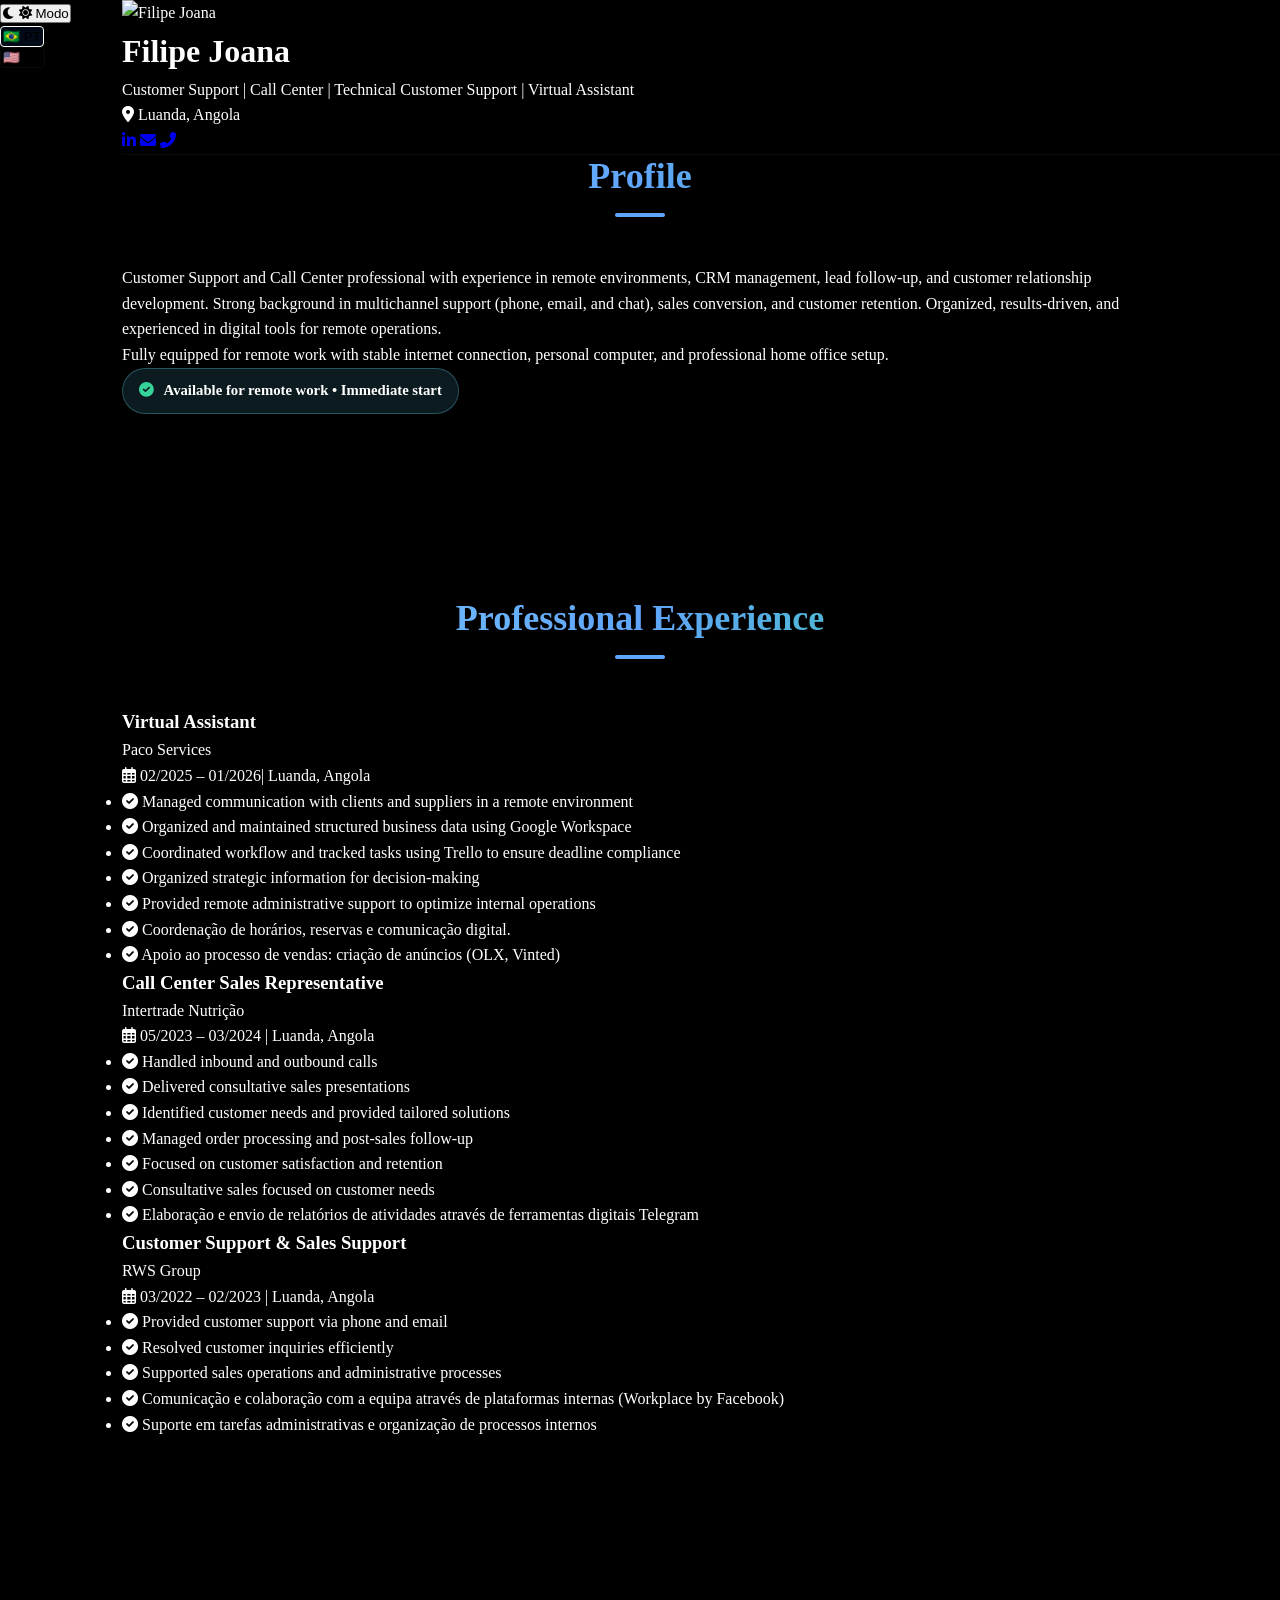
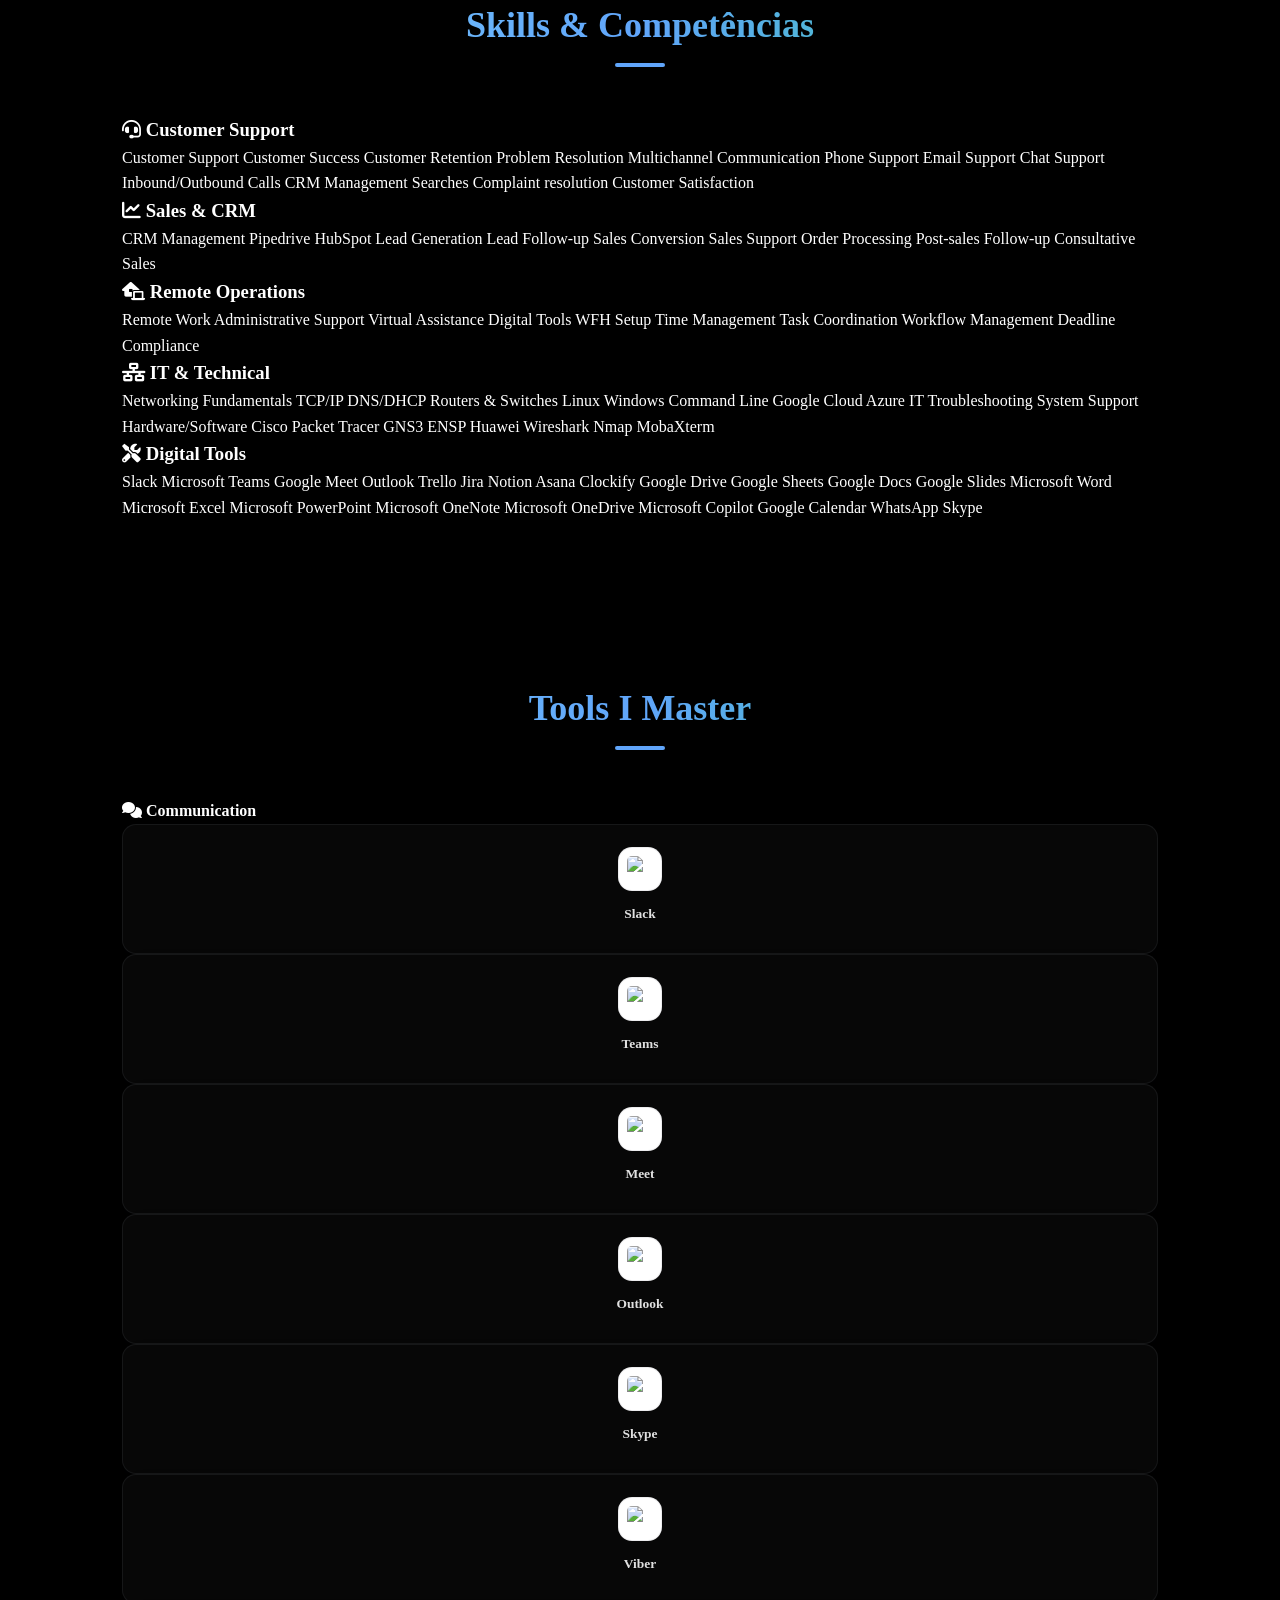
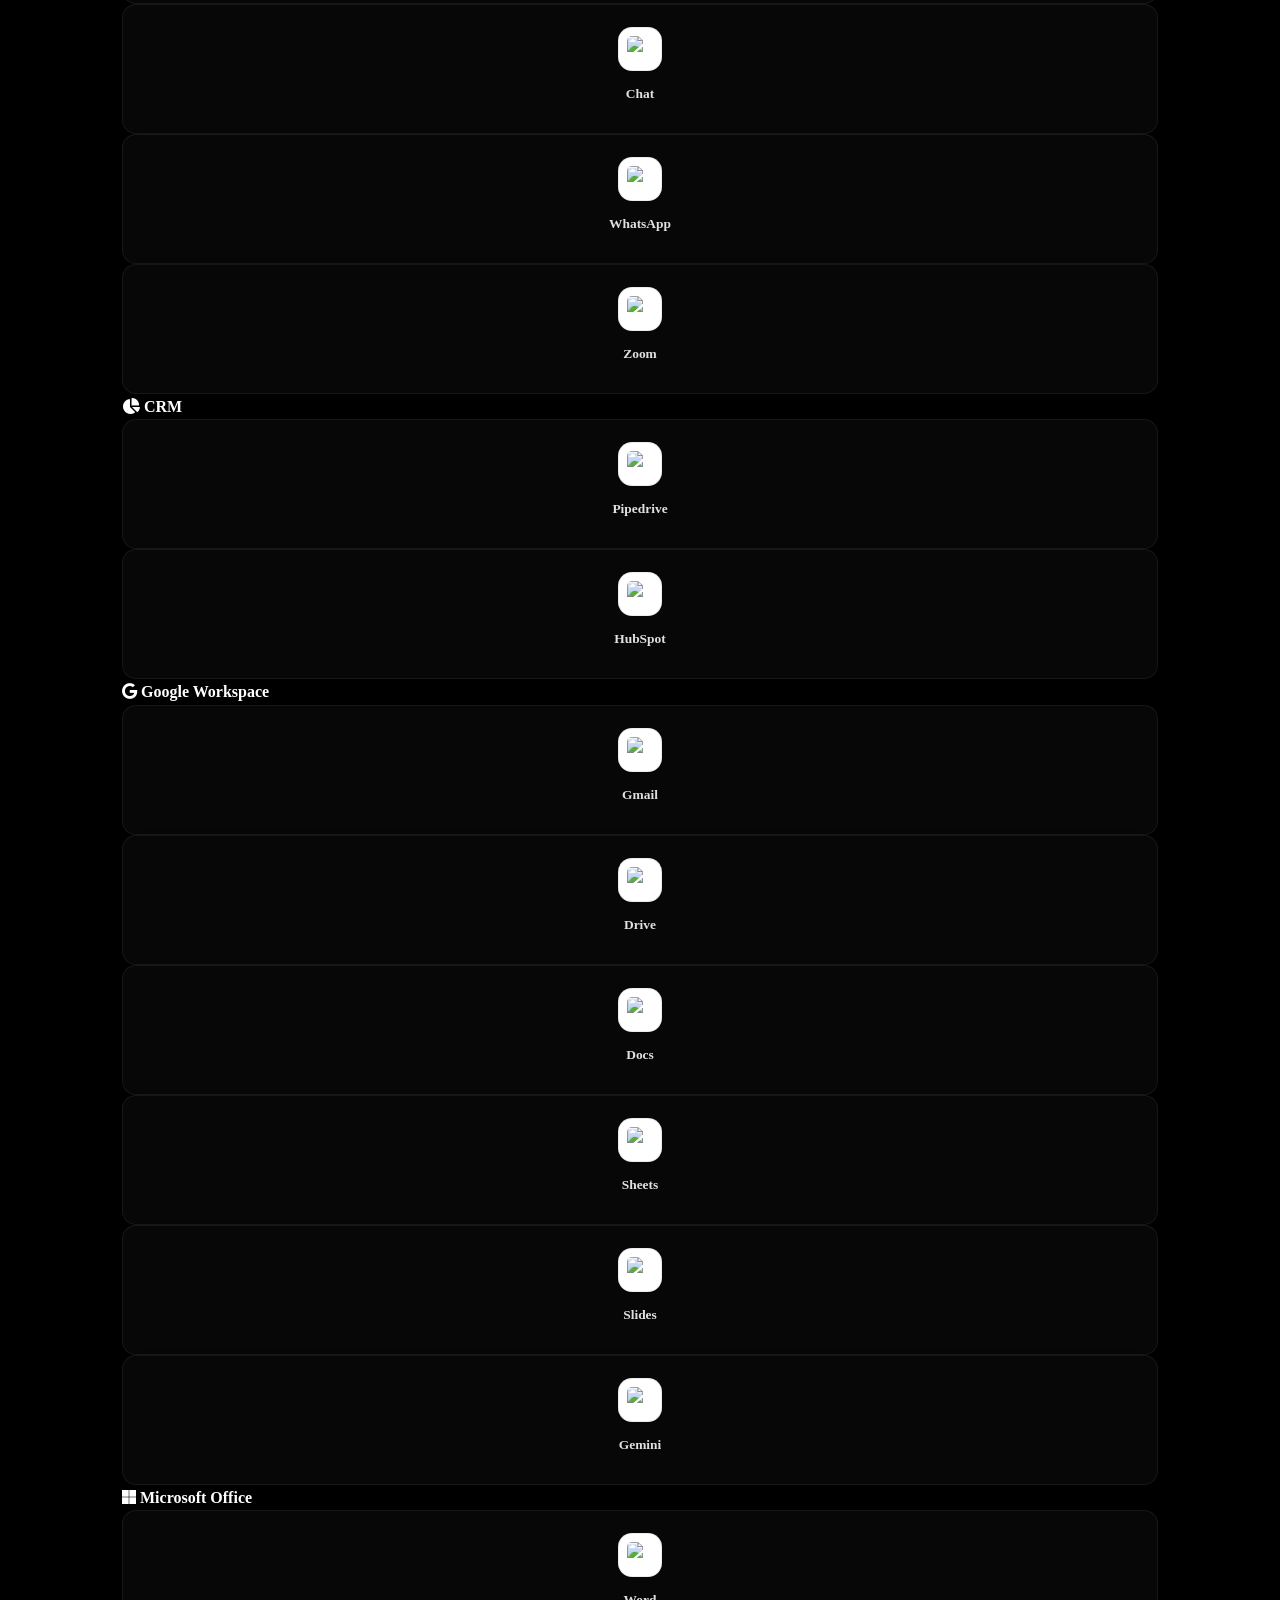
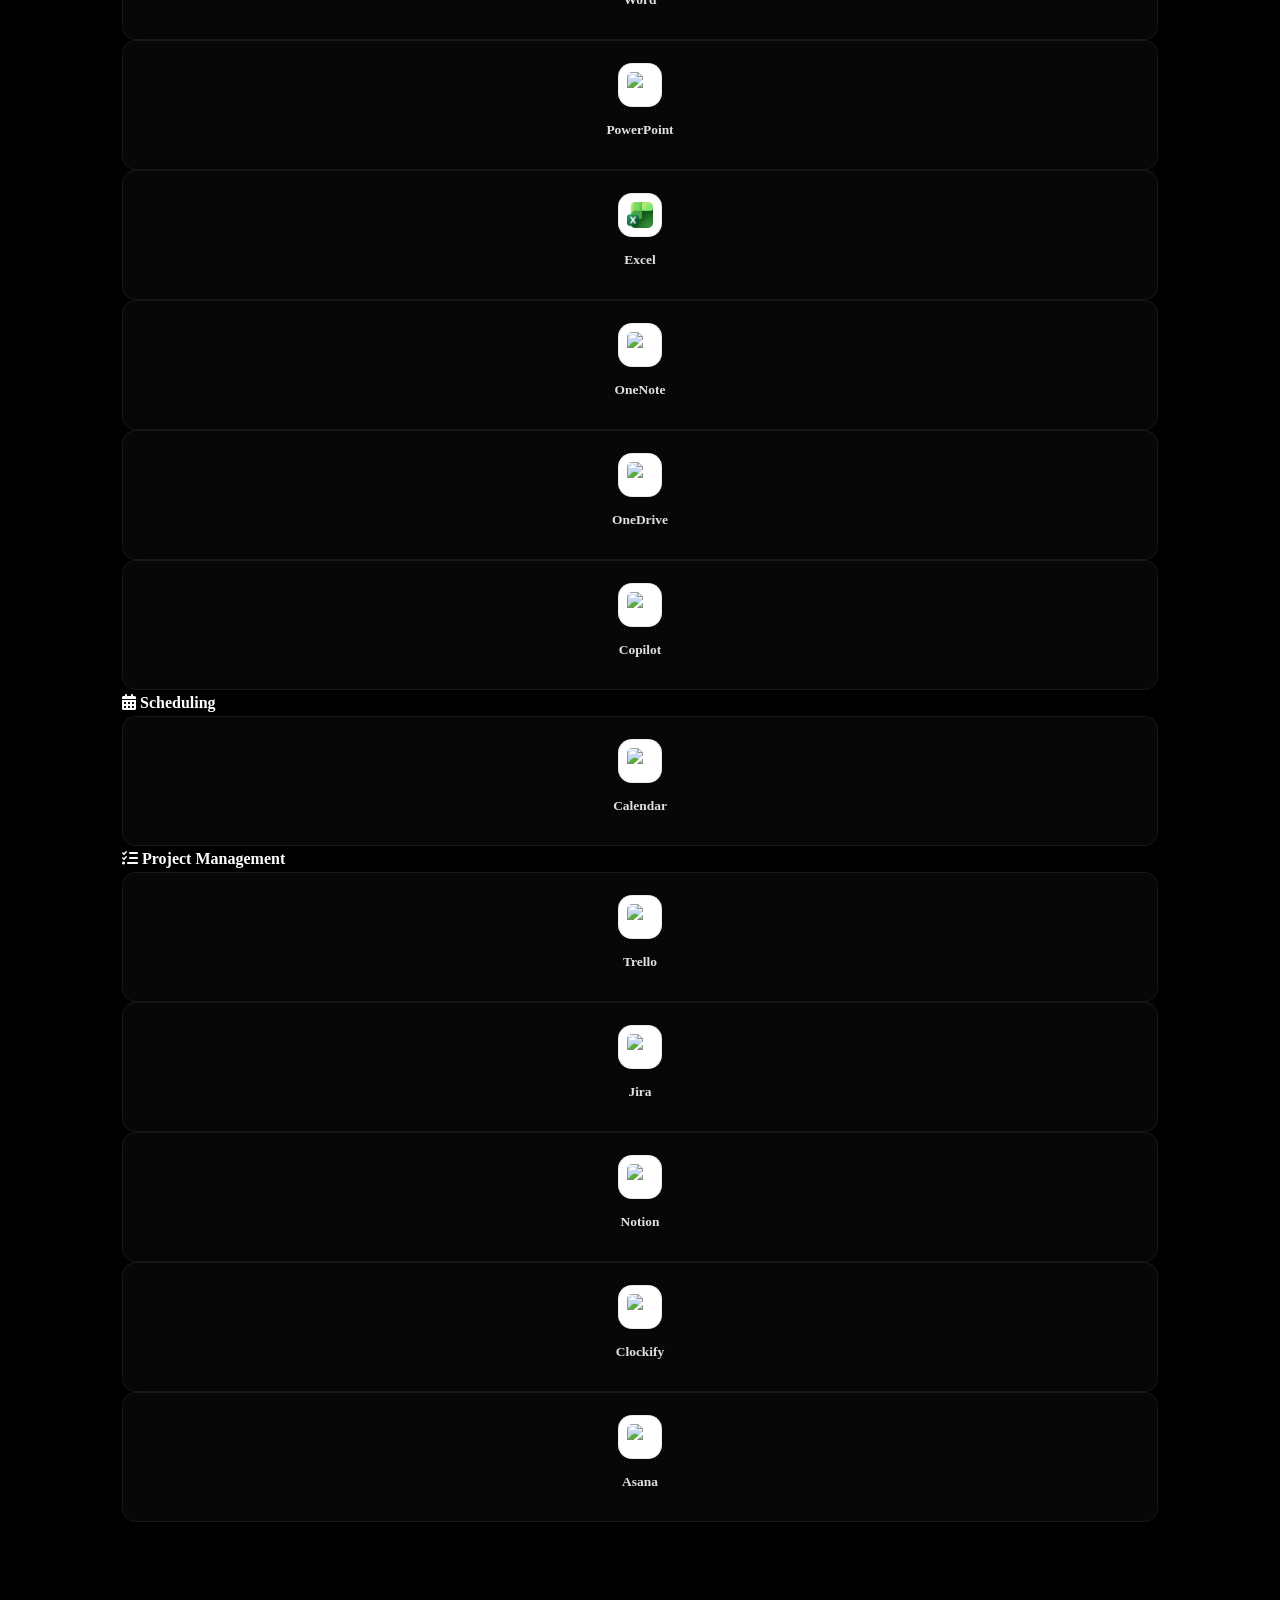
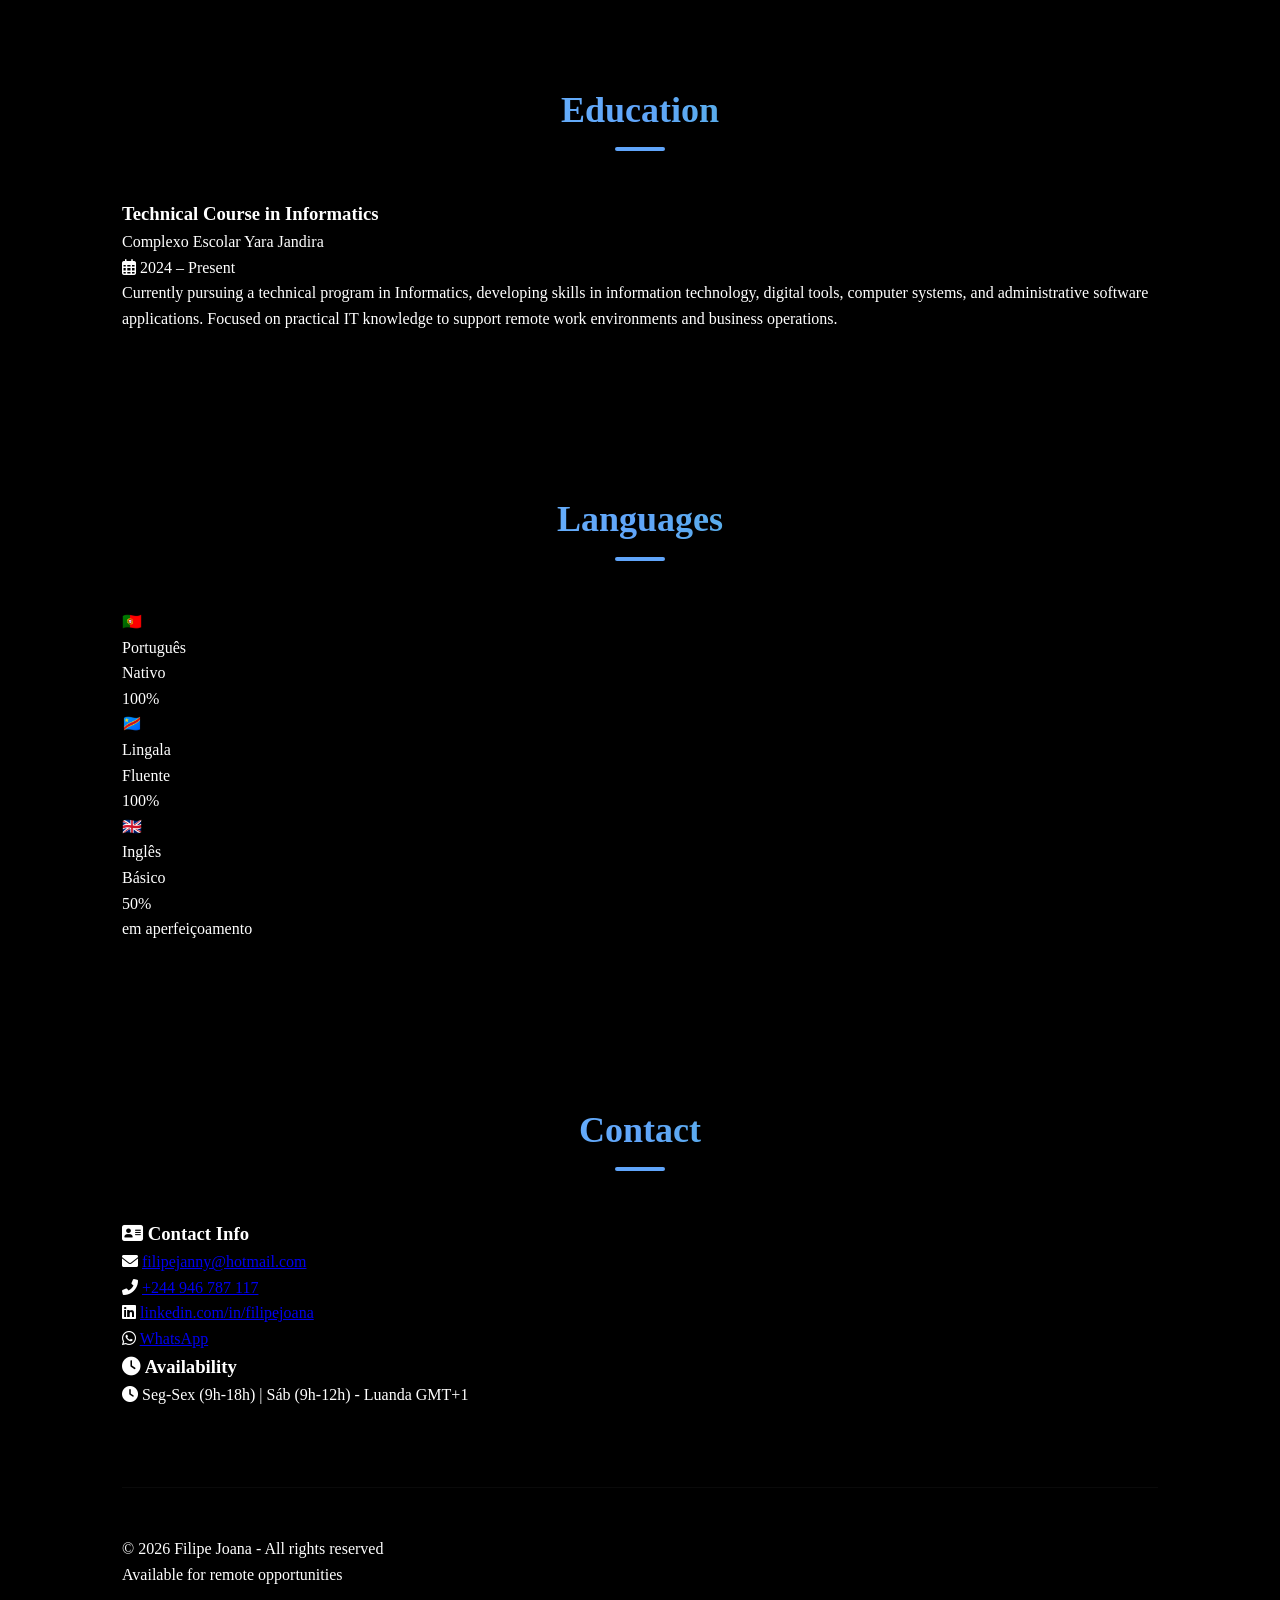
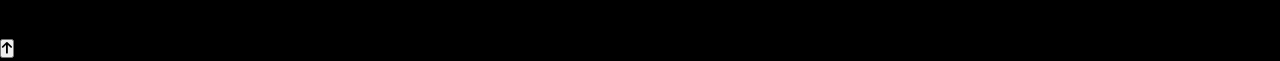
==== commit 95e344c0: "Update portfolio content and technical support profile" ====
--- a/index_backup.html
+++ b/index_backup.html
@@ -43,7 +43,7 @@
                 <img src="images/profile.jpg.png" alt="Filipe Joana" onerror="this.src='https://via.placeholder.com/200x200?text=Filipe+Joana'">
             </div>
             <h1 class="profile-name">Filipe Joana</h1>
-            <p class="profile-title" data-i18n="title">Customer Support | Call Center | CRM | Virtual Assistant</p>
+            <p class="profile-title" data-i18n="title">Customer Support | Call Center | Technical Customer Support | Virtual Assistant</p>
             <p class="profile-location"><i class="fas fa-map-marker-alt"></i> Luanda, Angola</p>
             
             <div class="social-links">
@@ -83,11 +83,10 @@
                             <li><i class="fas fa-check-circle"></i> <span data-i18n="exp1.item1">Managed communication with clients and suppliers in a remote environment</span></li>
                             <li><i class="fas fa-check-circle"></i> <span data-i18n="exp1.item2">Organized and maintained structured business data using Google Workspace</span></li>
                             <li><i class="fas fa-check-circle"></i> <span data-i18n="exp1.item3">Coordinated workflow and tracked tasks using Trello to ensure deadline compliance</span></li>
-                            <li><i class="fas fa-check-circle"></i> <span data-i18n="exp1.item4">Conducted research and organized strategic information for decision-making</span></li>
+                            <li><i class="fas fa-check-circle"></i> <span data-i18n="exp1.item4">Organized strategic information for decision-making</span></li>
                             <li><i class="fas fa-check-circle"></i> <span data-i18n="exp1.item5">Provided remote administrative support to optimize internal operations</span></li>
                             <li><i class="fas fa-check-circle"></i> <span data-i18n="exp1.item6">Coordenação de horários, reservas e comunicação digital.</span></li>
                             <li><i class="fas fa-check-circle"></i> <span data-i18n="exp1.item7">Apoio ao processo de vendas: criação de anúncios (OLX, Vinted)</span></li>
-                            <li><i class="fas fa-check-circle"></i> <span data-i18n="exp1.item8">Gestão de calendário e agendamento de clientes</span></li>
                         </ul>
                     </div>
 
@@ -104,7 +103,7 @@
                             <li><i class="fas fa-check-circle"></i> <span data-i18n="exp2.item3">Identified customer needs and provided tailored solutions</span></li>
                             <li><i class="fas fa-check-circle"></i> <span data-i18n="exp2.item4">Managed order processing and post-sales follow-up</span></li>
                             <li><i class="fas fa-check-circle"></i> <span data-i18n="exp2.item5">Focused on customer satisfaction and retention</span></li>
-                            <li><i class="fas fa-check-circle"></i> <span data-i18n="exp2.item6">Consultative sales of nutritional supplements, focusing on customer needs</span></li>
+                            <li><i class="fas fa-check-circle"></i> <span data-i18n="exp2.item6">Consultative sales focused on customer needs</span></li>
                             <li><i class="fas fa-check-circle"></i> <span data-i18n="exp2.item7">Elaboração e envio de relatórios de atividades através de ferramentas digitais Telegram</span></li>
                         </ul>
                     </div>
@@ -162,8 +161,6 @@
                             <span class="skill-tag" data-i18n="skill.lead_generation">Lead Generation</span>
                             <span class="skill-tag" data-i18n="skill.lead_follow_up">Lead Follow-up</span>
                             <span class="skill-tag" data-i18n="skill.sales_conversion">Sales Conversion</span>
-                            <span class="skill-tag" data-i18n="skill.kpi_tracking">KPI Tracking</span>
-                            <span class="skill-tag" data-i18n="skill.performance_tracking">Performance Tracking</span>
                             <span class="skill-tag" data-i18n="skill.sales_support">Sales Support</span>
                             <span class="skill-tag" data-i18n="skill.order_processing">Order Processing</span>
                             <span class="skill-tag" data-i18n="skill.post_sales_follow_up">Post-sales Follow-up</span>
@@ -184,7 +181,6 @@
                             <span class="skill-tag" data-i18n="skill.task_coordination">Task Coordination</span>
                             <span class="skill-tag" data-i18n="skill.workflow_management">Workflow Management</span>
                             <span class="skill-tag" data-i18n="skill.deadline_compliance">Deadline Compliance</span>
-                            <span class="skill-tag" data-i18n="skill.strategic_research">Strategic Research</span>
                         </div>
                     </div>
 
--- a/style.css
+++ b/style.css
@@ -1,939 +1,1030 @@
+:root {
+    /* Monochrome dark theme - single black background */
+    --primary-color: #ffffff;
+    --primary-hover: #e5e5e5;
+    --bg-color: #000000;
+    --bg-alt: #000000;
+    --text-color: #ffffff;
+    --text-muted: #bfbfbf;
+    --border-color: #0a0a0a;
+    --card-bg: #070707;
+    --accent-gradient: linear-gradient(90deg,#7dd3fc,#60a5fa,#34d399); /* azul técnico com toque profissional */
+    --card-accent: #60a5fa; /* fallback solid for borders */
+    --accent-color: #60a5fa;
+    --shadow: none;
+    --transition: all 0.25s ease;
+}
+
+.dark-mode {
+    /* keep same appearance when toggled */
+    --primary-color: #ffffff;
+    --primary-hover: #e5e5e5;
+    --bg-color: #000000;
+    --bg-alt: #000000;
+    --text-color: #ffffff;
+    --text-muted: #bfbfbf;
+    --border-color: #0a0a0a;
+    --card-bg: #070707;
+    --shadow: none;
+}
+
 * {
     margin: 0;
     padding: 0;
     box-sizing: border-box;
-    font-family: 'Poppins', sans-serif;
-}
-
-:root {
-    --primary: #0A66C2;
-    --primary-dark: #004182;
-    --secondary: #6c5ce7;
-    --success: #00A82D;
-    --light-bg: #f8fafc;
-    --dark-bg: #0f172a;
-    --light-card: #ffffff;
-    --dark-card: #1e293b;
-    --light-text: #1e293b;
-    --dark-text: #f1f5f9;
-    --border: #e2e8f0;
-    --shadow: 0 20px 40px -15px rgba(0,0,0,0.15);
-    --whatsapp: #25D366;
-    --whatsapp-dark: #128C7E;
+}
+
+html {
+    scroll-behavior: smooth;
 }
 
 body {
-    background: linear-gradient(135deg, #667eea 0%, #764ba2 100%);
-    min-height: 100vh;
-    padding: 30px;
-    transition: all 0.3s;
-}
-
-body.dark-mode {
-    background: linear-gradient(135deg, #1a1a2e 0%, #16213e 100%);
-}
-
-body.dark-mode .container {
-    background: var(--dark-bg);
-    color: var(--dark-text);
+    font-family: 'Times New Roman', Times, serif;
+    background-color: var(--bg-color);
+    color: var(--text-color);
+    line-height: 1.6;
+    transition: var(--transition);
 }
 
 .container {
-    max-width: 1300px;
+    max-width: 1100px;
     margin: 0 auto;
-    background: white;
-    border-radius: 30px;
-    box-shadow: var(--shadow);
-    overflow: hidden;
-}
-
-/* ===== CONTROLES FLUTUANTES ===== */
-.floating-controls {
-    position: fixed;
-    top: 30px;
-    right: 30px;
-    z-index: 1000;
-    display: flex;
-    gap: 15px;
-}
-
-.control-btn, .lang-selector {
-    background: white;
-    border-radius: 50px;
-    padding: 12px 25px;
-    box-shadow: 0 10px 30px rgba(0,0,0,0.15);
-    display: flex;
-    align-items: center;
-    gap: 10px;
-    cursor: pointer;
-    border: none;
+    padding: 0 2rem;
+}
+
+section {
+    padding: 5rem 0;
+}
+
+.section-subtitle {
+    max-width: 900px;
+    margin: -2rem auto 2.5rem;
+    text-align: center;
+    color: var(--text-muted);
+    font-size: 1.05rem;
     font-weight: 500;
-    transition: all 0.3s;
-}
-
-.control-btn:hover {
-    transform: translateY(-3px);
-    box-shadow: 0 15px 35px rgba(0,0,0,0.2);
-}
-
-.lang-selector {
-    padding: 5px;
-    gap: 5px;
-}
-
-.lang-btn {
-    border: none;
-    background: transparent;
-    padding: 8px 18px;
-    border-radius: 50px;
-    cursor: pointer;
-    font-weight: 600;
-    transition: all 0.3s;
-    color: var(--light-text);
-}
-
-.lang-btn.active {
-    background: var(--primary);
-    color: white;
-}
-
-#themeToggle .fa-moon { color: #4a5568; }
-#themeToggle .fa-sun { color: #fbbf24; display: none; }
-body.dark-mode #themeToggle .fa-moon { display: none; }
-body.dark-mode #themeToggle .fa-sun { display: inline; }
-
-/* ===== HEADER ===== */
-.profile-header {
-    background: linear-gradient(135deg, var(--primary), var(--secondary));
-    padding: 70px 30px;
+}
+
+.section-title {
+    font-size: 2.25rem;
+    font-weight: 700;
+    margin-bottom: 3rem;
     text-align: center;
-    color: white;
-}
-
-.profile-img-wrapper {
-    width: 200px;
-    height: 200px;
-    margin: 0 auto 25px;
-    border-radius: 50%;
-    border: 5px solid rgba(255,255,255,0.3);
-    overflow: hidden;
-    box-shadow: 0 20px 40px rgba(0,0,0,0.2);
-}
-
-.profile-img-wrapper img {
-    width: 100%;
-    height: 100%;
-    object-fit: cover;
-}
-
-.profile-name {
-    font-size: 3em;
-    font-weight: 700;
-    margin-bottom: 10px;
-}
-
-.profile-title {
-    font-size: 1.2em;
-    opacity: 0.95;
-    max-width: 700px;
-    margin: 0 auto 15px;
-}
-
-.profile-location {
-    font-size: 1.1em;
-    margin-bottom: 25px;
-}
-
-.profile-location i {
-    margin-right: 8px;
-}
-
-.social-links {
-    display: flex;
-    justify-content: center;
-    gap: 20px;
-}
-
-.social-links a {
-    color: white;
-    font-size: 1.5em;
-    width: 55px;
-    height: 55px;
-    border-radius: 50%;
-    background: rgba(255,255,255,0.15);
-    display: flex;
-    align-items: center;
-    justify-content: center;
-    transition: all 0.3s;
-    text-decoration: none;
-}
-
-.social-links a:hover {
-    background: white;
-    transform: translateY(-5px);
-}
-
-.social-links a:hover i {
-    color: var(--primary);
-}
-
-/* ===== CONTEÚDO PRINCIPAL ===== */
-.content {
-    padding: 60px 40px;
-}
-
-.section {
-    margin-bottom: 80px;
-    animation: fadeIn 0.8s;
-}
-
-@keyframes fadeIn {
-    from { opacity: 0; transform: translateY(20px); }
-    to { opacity: 1; transform: translateY(0); }
-}
-
-.section-title {
-    font-size: 2.3em;
-    margin-bottom: 40px;
     position: relative;
-    padding-bottom: 15px;
-    color: var(--light-text);
-}
-
-body.dark-mode .section-title {
-    color: var(--dark-text);
+    background-image: var(--accent-gradient);
+    -webkit-background-clip: text;
+    background-clip: text;
+    color: transparent;
 }
 
 .section-title::after {
     content: '';
-    position: absolute;
-    bottom: 0;
-    left: 0;
-    width: 100px;
+    display: block;
+    width: 50px;
     height: 4px;
-    background: linear-gradient(135deg, var(--primary), var(--secondary));
+    background: var(--card-accent);
+    margin: 0.5rem auto 0;
     border-radius: 2px;
 }
 
-/* ===== PROFILE SECTION ===== */
-.profile-section {
-    background: linear-gradient(135deg, #f5f7fa 0%, #e4e8f0 100%);
-    border-radius: 20px;
-    padding: 40px;
-    border-left: 5px solid var(--primary);
-}
-
-body.dark-mode .profile-section {
-    background: linear-gradient(135deg, #1e293b 0%, #0f172a 100%);
-}
-
-.profile-section p {
-    font-size: 1.1em;
-    line-height: 1.8;
-    margin-bottom: 20px;
-    color: var(--light-text);
-}
-
-body.dark-mode .profile-section p {
-    color: var(--dark-text);
+.bg-alt {
+    background-color: var(--bg-alt);
+}
+
+/* Header & Nav */
+header {
+    position: fixed;
+    top: 0;
+    width: 100%;
+    background-color: var(--bg-color);
+    z-index: 2000;
+    border-bottom: 1px solid var(--border-color);
+    transition: var(--transition);
+}
+
+nav {
+    display: flex;
+    justify-content: space-between;
+    align-items: center;
+    height: 80px;
+}
+
+.logo-text {
+    font-size: 1.5rem;
+    font-weight: 800;
+    color: var(--text-color);
+}
+
+.logo-text span {
+    color: var(--primary-color);
+}
+
+.nav-links {
+    display: flex;
+    list-style: none;
+    gap: 2rem;
+}
+
+.nav-links a {
+    text-decoration: none;
+    color: var(--text-color);
+    font-weight: 500;
+    transition: var(--transition);
+}
+
+.nav-links a:hover {
+    color: var(--primary-color);
+}
+
+.nav-actions {
+    display: flex;
+    align-items: center;
+    gap: 1.5rem;
+}
+
+.nav-actions, .lang-switcher, .lang-btn {
+    position: relative;
+    z-index: 2100;
+}
+
+.lang-switcher {
+    display: flex;
+    gap: 0.5rem;
+}
+
+.lang-btn {
+    background: none;
+    border: 1px solid var(--border-color);
+    padding: 2px;
+    cursor: pointer;
+    border-radius: 4px;
+    display: flex;
+    align-items: center;
+    transition: var(--transition);
+}
+
+.lang-btn img {
+    width: 24px;
+    height: 16px;
+    object-fit: cover;
+}
+
+.lang-btn.active {
+    border-color: var(--primary-color);
+    background-color: rgba(37, 99, 235, 0.1);
+}
+
+.mobile-menu-btn {
+    display: none;
+    font-size: 1.5rem;
+    cursor: pointer;
+}
+
+/* Hero Section */
+.hero-section {
+    padding-top: 8rem;
+    padding-bottom: 5rem;
+    text-align: center;
+}
+
+.hero-content {
+    display: flex;
+    flex-direction: column;
+    align-items: center;
+    gap: 1.5rem;
+    max-width: 760px;
+    margin: 0 auto;
+}
+
+.hero-image {
+    margin: 0 auto 1.5rem;
+    max-width: 220px;
+    width: 100%;
+}
+
+.hero-image img {
+    width: 220px;
+    height: 220px;
+    display: block;
+    border-radius: 50%;
+    border: 5px solid rgba(37, 99, 235, 0.16);
+    box-shadow: var(--shadow);
+    object-fit: cover;
+}
+
+/* Contact icons under location */
+.contact-icons {
+    display: flex;
+    gap: 0.8rem;
+    justify-content: center;
+    align-items: center;
+    margin-top: 0.6rem;
+}
+.contact-icon-link, .contact-icon-btn {
+    background: transparent;
+    border: none;
+    color: var(--text-color);
+    font-size: 1.15rem;
+    display: inline-flex;
+    align-items: center;
+    gap: 0.4rem;
+    text-decoration: none;
+    padding: 0.25rem 0.45rem;
+    border-radius: 8px;
+    transition: var(--transition);
+}
+.contact-icon-link:hover, .contact-icon-btn:hover {
+    background: var(--bg-alt);
+    color: var(--primary-color);
+}
+.hidden-email a {
+    color: inherit;
+    text-decoration: underline;
+    margin-left: 0.5rem;
+    font-weight: 600;
+}
+
+/* Typewriter cursor */
+.typing-cursor::after {
+    content: '';
+    display: inline-block;
+    width: 2px;
+    height: 1em;
+    background: var(--text-color);
+    margin-left: 6px;
+    animation: blink 1s steps(1) infinite;
+}
+@keyframes blink {
+    0%, 50% { opacity: 1; }
+    51%, 100% { opacity: 0; }
+}
+
+.hero-content h1 {
+    font-size: 4rem;
+    font-weight: 800;
+    margin-bottom: 1rem;
+}
+
+.hero-content h2 {
+    font-size: 1.5rem;
+    color: var(--text-muted);
+    margin-bottom: 1.5rem;
+    font-weight: 500;
 }
 
 .remote-badge {
     display: inline-flex;
     align-items: center;
-    gap: 10px;
-    background: var(--success);
+    gap: 0.6rem;
+    background: rgba(86, 190, 216, 0.14);
+    border: 1px solid rgba(86, 190, 216, 0.35);
+    color: var(--text-color);
+    padding: 0.65rem 1rem;
+    border-radius: 999px;
+    font-size: 0.92rem;
+    font-weight: 600;
+    margin-bottom: 1rem;
+}
+
+.remote-badge i {
+    color: #36d399;
+}
+
+.location {
+    font-size: 1.1rem;
+    margin-bottom: 2rem;
+}
+
+.location i {
+    color: var(--primary-color);
+    margin-right: 0.5rem;
+}
+
+.hero-badges {
+    display: flex;
+    justify-content: center;
+    gap: 1rem;
+    margin-bottom: 3rem;
+}
+
+.badge {
+    background-color: rgba(37, 99, 235, 0.1);
+    color: var(--primary-color);
+    padding: 0.5rem 1rem;
+    border-radius: 50px;
+    font-size: 0.9rem;
+    font-weight: 600;
+}
+
+.hero-cta {
+    display: flex;
+    justify-content: center;
+    gap: 1.5rem;
+}
+
+.btn {
+    padding: 0.8rem 2rem;
+    border-radius: 8px;
+    font-weight: 600;
+    text-decoration: none;
+    transition: var(--transition);
+    cursor: pointer;
+    display: inline-flex;
+    align-items: center;
+    gap: 0.5rem;
+}
+
+.btn-primary {
+    background-color: var(--primary-color);
     color: white;
-    padding: 12px 25px;
-    border-radius: 50px;
-    font-weight: 500;
-    margin-top: 15px;
-}
-
-/* ===== EXPERIÊNCIAS ===== */
-.exp-grid {
-    display: grid;
-    grid-template-columns: repeat(auto-fit, minmax(350px, 1fr));
-    gap: 30px;
-}
-
-.exp-card {
-    background: var(--light-card);
-    border-radius: 20px;
-    overflow: hidden;
+    border: none;
+}
+
+.btn-primary:hover {
+    background-color: var(--primary-hover);
+    transform: translateY(-2px);
+}
+
+.btn-outline {
+    background: transparent;
+    color: var(--text-color);
+    border: 2px solid var(--border-color);
+}
+
+.btn-outline:hover {
+    border-color: var(--primary-color);
+    color: var(--primary-color);
+}
+
+/* Profile Section */
+.profile-card {
+    background-color: var(--card-bg);
+    padding: 3rem;
+    border-radius: 16px;
     box-shadow: var(--shadow);
-    transition: all 0.3s;
-}
-
-body.dark-mode .exp-card {
-    background: var(--dark-card);
-}
-
-.exp-card:hover {
-    transform: translateY(-8px);
-    box-shadow: 0 30px 50px -15px rgba(0,0,0,0.3);
-}
-
-.exp-header {
-    padding: 25px;
-    color: white;
-}
-
-.exp-header.paco { background: linear-gradient(135deg, var(--primary), var(--secondary)); }
-.exp-header.inter { background: linear-gradient(135deg, #00A82D, #0A66C2); }
-.exp-header.rws { background: linear-gradient(135deg, #6c5ce7, #0A66C2); }
-
-.exp-header h3 {
-    font-size: 1.5em;
-    margin-bottom: 5px;
-}
-
-.exp-header .company {
-    font-size: 1.1em;
-    opacity: 0.95;
-    margin-bottom: 5px;
-}
-
-.exp-header .period {
-    font-size: 0.9em;
-    opacity: 0.9;
-    display: flex;
-    align-items: center;
-    gap: 5px;
-    margin-top: 10px;
-}
-
-.exp-header .period i {
-    margin-right: 5px;
-}
-
-.exp-list {
-    padding: 25px;
-    list-style: none;
-}
-
-.exp-list li {
-    margin-bottom: 15px;
-    display: flex;
-    align-items: flex-start;
-    gap: 12px;
-    color: var(--light-text);
-}
-
-body.dark-mode .exp-list li {
-    color: var(--dark-text);
-}
-
-.exp-list li i {
-    color: var(--success);
-    font-size: 1.1em;
-    margin-top: 3px;
-}
-
-/* ===== SKILLS ===== */
-.skills-container {
-    display: grid;
-    grid-template-columns: repeat(auto-fit, minmax(350px, 1fr));
-    gap: 25px;
-}
-
-.skill-category {
-    background: var(--light-card);
-    border-radius: 20px;
-    padding: 25px;
-    box-shadow: 0 10px 30px rgba(0,0,0,0.08);
-    transition: all 0.3s;
-    border: 1px solid var(--border);
-}
-
-body.dark-mode .skill-category {
-    background: var(--dark-card);
-    border-color: #334155;
-}
-
-.skill-category:hover {
-    transform: translateY(-5px);
-    box-shadow: 0 20px 40px rgba(10,102,194,0.1);
-}
-
-.skill-category h3 {
-    display: flex;
-    align-items: center;
-    gap: 10px;
-    margin-bottom: 20px;
-    color: var(--primary);
-    font-size: 1.3em;
-    font-weight: 600;
-    padding-bottom: 10px;
-    border-bottom: 2px solid var(--border);
-}
-
-.skill-tags {
-    display: flex;
-    flex-wrap: wrap;
-    gap: 10px;
-}
-
-.skill-tag {
-    color: white;
-    padding: 8px 16px;
-    border-radius: 50px;
-    font-size: 0.9em;
-    font-weight: 500;
-    transition: all 0.3s;
-    box-shadow: 0 4px 10px rgba(10,102,194,0.2);
-}
-
-.skill-tag:hover {
-    transform: scale(1.05);
-    box-shadow: 0 8px 15px rgba(10,102,194,0.3);
-    cursor: default;
-}
-
-.skill-category:nth-child(1) .skill-tag { background: linear-gradient(135deg, #0A66C2, #6c5ce7); }
-.skill-category:nth-child(2) .skill-tag { background: linear-gradient(135deg, #00A82D, #0A66C2); }
-.skill-category:nth-child(3) .skill-tag { background: linear-gradient(135deg, #f39c12, #e67e22); }
-.skill-category:nth-child(4) .skill-tag { background: linear-gradient(135deg, #e74c3c, #c0392b); }
-.skill-category:nth-child(5) .skill-tag { background: linear-gradient(135deg, #3498db, #2980b9); }
-.skill-category:nth-child(6) .skill-tag { background: linear-gradient(135deg, #9b59b6, #8e44ad); }
-
-/* ===== FERRAMENTAS ===== */
-.tools-container {
-    display: grid;
-    gap: 25px;
-}
-
-.tool-category {
-    background: var(--light-card);
-    border-radius: 20px;
-    padding: 25px;
-    box-shadow: var(--shadow);
-    transition: all 0.3s;
-}
-
-body.dark-mode .tool-category {
-    background: var(--dark-card);
-}
-
-.tool-category:hover {
-    transform: translateY(-5px);
-    box-shadow: 0 25px 45px -10px rgba(0,0,0,0.2);
-}
-
-.tool-category h4 {
-    font-size: 1.3em;
-    margin-bottom: 20px;
-    display: flex;
-    align-items: center;
-    gap: 10px;
-    padding-bottom: 12px;
-    border-bottom: 2px solid var(--border);
-    color: var(--light-text);
-}
-
-body.dark-mode .tool-category h4 {
-    color: var(--dark-text);
-}
-
-.tool-category h4 i {
-    color: var(--primary);
-}
-
-.tool-grid {
-    display: grid;
-    grid-template-columns: repeat(auto-fill, minmax(100px, 1fr));
-    gap: 15px;
-}
-
-.tool-item {
-    text-align: center;
-    padding: 15px 5px;
-    background: var(--light-bg);
+    border: 1px solid var(--border-color);
+}
+
+.profile-card p {
+    font-size: 1.1rem;
+    margin-bottom: 2rem;
+}
+
+.setup-info {
+    display: flex;
+    align-items: center;
+    gap: 1.5rem;
+    padding: 1.5rem;
+    background-color: #0B5FFF; /* destaque azul */
+    color: #ffffff;
     border-radius: 12px;
-    transition: all 0.3s;
-}
-
-body.dark-mode .tool-item {
-    background: var(--dark-bg);
-}
-
-.tool-item:hover {
-    background: linear-gradient(135deg, var(--primary), var(--secondary));
-    transform: translateY(-5px);
-}
-
-.tool-item img {
-    width: 50px;
-    height: 50px;
-    object-fit: contain;
-    margin-bottom: 8px;
-    display: block;
-    margin-left: auto;
-    margin-right: auto;
-    transition: all 0.3s;
-}
-
-.tool-item:hover img {
-    filter: brightness(0) invert(1);
-}
-
-.tool-item span {
-    display: block;
-    font-size: 0.8em;
-    font-weight: 500;
-    color: var(--light-text);
-    transition: color 0.3s;
-}
-
-body.dark-mode .tool-item span {
-    color: var(--dark-text);
-}
-
-.tool-item:hover span {
-    color: white;
-}
-
-/* ===== IDIOMAS ===== */
-.languages-grid {
-    display: grid;
-    grid-template-columns: repeat(4, 1fr);
-    gap: 20px;
-}
-
-.language-card {
-    background: linear-gradient(135deg, #667eea 0%, #764ba2 100%);
-    border-radius: 20px;
-    padding: 25px 15px;
-    text-align: center;
-    color: white;
-    box-shadow: 0 15px 35px rgba(0,0,0,0.2);
-    transition: all 0.3s;
+}
+
+.setup-info i {
+    font-size: 2rem;
+    color: #ffffff;
+}
+
+.setup-info p {
+    margin-bottom: 0;
+    font-size: 1rem;
+    color: #f6f7fb;
+}
+
+/* Timeline */
+.timeline {
     position: relative;
-    overflow: hidden;
-}
-
-.language-card::before {
+    max-width: 740px;
+    margin: 0 auto;
+}
+
+.timeline::before {
     content: '';
     position: absolute;
-    top: -50%;
-    right: -50%;
-    width: 200%;
-    height: 200%;
-    background: rgba(255,255,255,0.1);
-    transform: rotate(45deg);
-    transition: all 0.5s;
-}
-
-.language-card:hover {
-    transform: translateY(-10px);
-    box-shadow: 0 25px 45px rgba(0,0,0,0.3);
-}
-
-.language-card:hover::before {
-    transform: rotate(45deg) translate(20%, 20%);
-}
-
-.lang-flag {
-    font-size: 3.5em;
-    margin-bottom: 15px;
-    filter: drop-shadow(0 5px 10px rgba(0,0,0,0.2));
-}
-
-.lang-name {
-    font-size: 1.4em;
+    left: 18px;
+    top: 0;
+    height: 100%;
+    width: 2px;
+    background-color: var(--border-color);
+}
+
+.timeline-item {
+    position: relative;
+    padding-left: 56px;
+    margin-bottom: 2rem;
+}
+
+.timeline-dot {
+    position: absolute;
+    left: 14px;
+    top: 12px;
+    width: 14px;
+    height: 14px;
+    background-color: var(--primary-color);
+    border-radius: 50%;
+    border: 3px solid var(--bg-color);
+}
+
+.timeline-content {
+    position: relative;
+    background-color: rgba(255,255,255,0.02);
+    padding: 1.25rem 1.4rem;
+    border-radius: 14px;
+    box-shadow: 0 18px 36px rgba(0,0,0,0.55);
+    border: 1px solid rgba(255,255,255,0.04);
+    transition: transform 220ms ease, box-shadow 220ms ease;
+    overflow: hidden;
+    border-left: 4px solid var(--card-accent);
+}
+
+.timeline-content:hover {
+    transform: translateY(-6px);
+    box-shadow: 0 28px 64px rgba(0,0,0,0.65);
+}
+
+.timeline-header {
+    display: flex;
+    justify-content: flex-start;
+    align-items: center;
+    gap: 0.85rem;
+    margin-bottom: 0.65rem;
+}
+
+.experience-logo img {
+    width: 56px;
+    height: 56px;
+    object-fit: contain;
+    border-radius: 16px;
+    border: 1px solid rgba(128, 138, 150, 0.16);
+    background-color: var(--bg-alt);
+    padding: 0.45rem;
+    box-shadow: var(--shadow);
+}
+
+.timeline-content h3 {
+    font-size: 1.15rem;
+    margin-bottom: 0.15rem;
+    background-image: var(--accent-gradient);
+    -webkit-background-clip: text;
+    background-clip: text;
+    color: transparent;
+}
+
+.timeline-content .role {
+    background-image: var(--accent-gradient);
+    -webkit-background-clip: text;
+    background-clip: text;
+    color: transparent;
+    font-weight: 600;
+    margin-bottom: 0.35rem;
+    font-size: 0.98rem;
+}
+
+.timeline-content .date {
+    font-size: 0.85rem;
+    color: var(--text-muted);
+}
+
+.exp-details {
+    list-style: none;
+    margin-top: 0.85rem;
+    display: grid;
+    gap: 0.45rem;
+}
+
+.exp-details li {
+    position: relative;
+    padding-left: 1.4rem;
+    font-size: 0.92rem;
+    line-height: 1.55;
+}
+
+.exp-details li::before {
+    content: '•';
+    position: absolute;
+    left: 0;
+    top: 0.1rem;
+    color: var(--primary-color);
     font-weight: 700;
-    margin-bottom: 5px;
-}
-
-.lang-level {
-    font-size: 1em;
-    opacity: 0.9;
-    margin-bottom: 15px;
-    font-weight: 500;
-}
-
-.lang-percent {
-    width: 70px;
-    height: 70px;
+}
+
+/* Skills */
+.skills-wrapper {
+    display: flex;
+    flex-direction: column;
+    gap: 4rem;
+}
+
+/* Garante alinhamento correto em “Ferramentas Digitais” e evita que fique tudo junto */
+.skill-group {
+    display: flex;
+    flex-direction: column;
+}
+
+.skill-group h3 {
+
+    margin-bottom: 2rem;
+    font-size: 1.5rem;
+    background-image: var(--accent-gradient);
+    -webkit-background-clip: text;
+    background-clip: text;
+    color: transparent;
+    border-left: 4px solid var(--card-accent);
+    padding-left: 1rem;
+}
+
+.skill-text-list {
+    display: flex;
+    flex-wrap: wrap;
+    gap: 1rem;
+}
+
+.skill-group {
+    background: linear-gradient(180deg, rgba(15, 23, 42, 0.34), rgba(15, 23, 42, 0.18));
+    padding: 1.25rem 1.1rem 1.15rem;
+    border-radius: 14px;
+    border: 1px solid rgba(148, 163, 184, 0.14);
+    border-left: 4px solid var(--card-accent);
+    box-shadow: 0 14px 30px rgba(15, 23, 42, 0.18);
+}
+
+/* Bento Grid: Ferramentas Digitais */
+.tools-list {
+    width: 100%;
+    display: flex;
+    flex-direction: column;
+    gap: 0.75rem;
+}
+
+.tools-row {
+    margin: 0;
+}
+
+.tools-row + .tools-row {
+    margin-top: 0.75rem;
+}
+
+.tools-row-items {
+    display: grid;
+    grid-template-columns: repeat(5, minmax(0, 1fr));
+    gap: 0.6rem;
+}
+
+/* Minimalist dark cards for tools */
+.tools-row-items .tool-item {
+    min-height: 88px;
+    height: 100%;
+    padding: 0.7rem 0.5rem;
+    border-radius: 12px;
+    background: linear-gradient(180deg, rgba(15, 23, 42, 0.58), rgba(15, 23, 42, 0.32));
+    border: 1px solid rgba(148, 163, 184, 0.15);
+    box-shadow: inset 0 1px 0 rgba(255,255,255,0.04), 0 14px 24px rgba(15, 23, 42, 0.12);
+    transition: var(--transition);
+}
+
+.tools-row-items .tool-item:hover {
+    transform: translateY(-3px);
+    border-color: rgba(96, 165, 250, 0.45);
+    box-shadow: 0 18px 28px rgba(96, 165, 250, 0.14);
+}
+
+.tools-row-items .tool-item img {
+    width: 30px;
+    height: 30px;
+    min-width: 30px;
+    object-fit: contain;
+    padding: 0.2rem;
+    position: relative;
+    z-index: 1;
+    filter: brightness(1.08) contrast(1.05) drop-shadow(0 6px 12px rgba(2, 6, 23, 0.18));
+}
+
+.tools-row-items .tool-item span {
+    min-height: unset;
+    font-size: 0.76rem;
+    line-height: 1.2;
+    letter-spacing: 0.04em;
+    font-weight: 800;
+    margin-top: 0.2rem;
+    color: rgba(255,255,255,0.98);
+    text-align: center;
+    text-transform: uppercase;
+    text-shadow: 0 1px 0 rgba(2, 6, 23, 0.5);
+}
+
+@media (max-width: 768px) {
+    .tools-row-items {
+        grid-template-columns: repeat(3, minmax(0, 1fr));
+    }
+}
+
+@media (max-width: 400px) {
+    .tools-row-items {
+        grid-template-columns: repeat(2, minmax(0, 1fr));
+        gap: 0.5rem;
+    }
+
+    .tools-row + .tools-row {
+        margin-top: 0.6rem;
+    }
+
+    .tools-row-items .tool-item {
+        min-height: 78px;
+        padding: 0.6rem 0.45rem;
+    }
+
+    .tools-row-items .tool-item img {
+        width: 28px;
+        height: 28px;
+        min-width: 28px;
+    }
+}
+
+
+
+.skill-text-list span {
+    display: inline-block;
+    background: linear-gradient(90deg,#06b6d4,#0ea5a4,#10b981);
+    color: #ffffff;
+    padding: 0.45rem 0.7rem;
+    border-radius: 999px;
+    font-size: 0.9rem;
+    font-weight: 600;
+    border: 1px solid rgba(255,255,255,0.03);
+    box-shadow: 0 8px 20px rgba(14,165,164,0.06);
+}
+
+.skill-text-list span:hover {
+    transform: translateY(-3px);
+    box-shadow: 0 14px 30px rgba(14,165,164,0.14);
+}
+
+.skill-text-list span:hover {
+    background: linear-gradient(90deg, rgba(14,165,164,0.12), rgba(14,165,164,0.06));
+    border-color: rgba(14,165,164,0.18);
+}
+
+
+.tools-grid {
+    display: grid;
+    grid-template-columns: repeat(auto-fit, minmax(100px, 1fr));
+    gap: 0.9rem;
+}
+
+.scrolling-wrapper {
+    overflow: hidden;
+    width: 100%;
+    background: linear-gradient(180deg, rgba(255,255,255,0.025), rgba(255,255,255,0.01));
+    padding: 0.9rem 0;
+    border-radius: 16px;
+    border: 1px solid rgba(148, 163, 184, 0.18);
+    box-shadow: inset 0 1px 0 rgba(255,255,255,0.03);
+}
+
+.scrolling-content {
+    display: flex;
+    gap: 0.9rem;
+    width: max-content;
+    animation: scroll-slow 18s linear infinite;
+    will-change: transform;
+}
+
+.scrolling-content:hover {
+    animation-play-state: paused;
+}
+
+.scrolling-content .tool-item {
+    min-width: 110px;
+    flex-shrink: 0;
+    background: rgba(15, 23, 42, 0.18);
+    border-color: rgba(148, 163, 184, 0.12);
+    padding: 0.8rem 0.7rem;
+    min-height: 110px;
+}
+
+@keyframes scroll-slow {
+    0% {
+        transform: translateX(0);
+    }
+    100% {
+        transform: translateX(calc(-50% - 0.45rem));
+    }
+}
+
+
+.tool-item {
+    display: flex;
+    flex-direction: column;
+    align-items: center;
+    justify-content: center;
+    gap: 0.75rem;
+    padding: 1rem;
+    min-height: 130px;
+    background-color: var(--card-bg);
+    border-radius: 14px;
+    border: 1px solid rgba(128, 138, 150, 0.12);
+    transition: var(--transition);
+    box-shadow: 0 12px 24px rgba(15, 23, 42, 0.05);
+}
+
+.tool-item:hover {
+    transform: translateY(-2px);
+    border-color: var(--primary-color);
+    box-shadow: 0 16px 28px rgba(15, 23, 42, 0.08);
+}
+
+.tool-item img {
+    width: 44px;
+    height: 44px;
+    min-width: 44px;
+    object-fit: contain;
+    background-color: white;
+    padding: 0.5rem;
+    border-radius: 14px;
+    border: 1px solid rgba(15, 23, 42, 0.08);
+}
+
+.tool-item span {
+    min-height: 28px;
+    font-size: 0.84rem;
+    font-weight: 600;
+    text-align: center;
+    color: rgba(255,255,255,0.88);
+}
+
+/* Languages */
+.lang-logos-grid {
+    display: grid;
+    grid-template-columns: 1fr;
+    gap: 1.5rem;
+}
+
+.lang-logo-item {
+    display: flex;
+    align-items: center;
+    gap: 2rem;
+    padding: 1.5rem;
+    background-color: var(--card-bg);
+    border-radius: 16px;
+    border: 1px solid var(--border-color);
+    box-shadow: var(--shadow);
+}
+
+.lang-logo-item img {
+    width: 60px;
+    height: 40px;
+    border-radius: 4px;
+    box-shadow: 0 2px 4px rgba(0,0,0,0.1);
+}
+
+.lang-info strong {
+    display: block;
+    font-size: 1.1rem;
+}
+
+.lang-info span {
+    color: var(--text-muted);
+    font-size: 0.9rem;
+}
+
+/* Education */
+.edu-lang-grid {
+    display: grid;
+    grid-template-columns: 1.5fr 1fr;
+    gap: 3rem;
+}
+
+.availability-center {
+    grid-column: 1 / -1;
+    display: flex;
+    justify-content: center;
+    align-items: center;
+    text-align: center;
+    margin: 0.5rem 0 1.5rem 0;
+}
+
+.availability-center .contact-info-centered h3 {
+    margin-bottom: 0.5rem;
+}
+
+.availability-center .availability-banner {
+    display: inline-flex;
+    align-items: center;
+    gap: 0.75rem;
+    margin-top: 0.6rem;
+}
+
+.edu-item {
+    background-color: var(--card-bg);
+    padding: 2.5rem;
+    border-radius: 16px;
+    border: 1px solid var(--border-color);
+    box-shadow: var(--shadow);
+    border-left: 4px solid var(--card-accent);
+}
+
+.edu-desc {
+    margin-top: 1.5rem;
+    font-size: 1rem;
+    color: var(--text-muted);
+}
+
+/* Contact */
+.contact-container-simple {
+    max-width: 800px;
     margin: 0 auto;
-    background: rgba(255,255,255,0.2);
-    border-radius: 50%;
-    display: flex;
-    align-items: center;
+    text-align: center;
+}
+
+.contact-info-centered h3 {
+    font-size: 2rem;
+    margin-bottom: 1rem;
+}
+
+.contact-desc {
+    font-size: 1.1rem;
+    color: var(--text-muted);
+    margin-bottom: 2.5rem;
+}
+
+.availability-banner {
+    display: inline-flex;
+    align-items: center;
+    gap: 1rem;
+    padding: 1rem 2rem;
+    background-color: var(--bg-alt);
+    border-radius: 50px;
+    border: 1px dashed var(--primary-color);
+    margin-bottom: 2.5rem;
+}
+
+.availability-banner i {
+    color: var(--primary-color);
+}
+
+.contact-location-block {
+    margin-top: 1rem;
+}
+
+.contact-location-title {
+    font-size: 1.6rem;
+    font-weight: 800;
+    margin-bottom: 1rem;
+}
+
+.contact-links-row {
+    display: flex;
     justify-content: center;
-    font-size: 1.3em;
-    font-weight: 700;
-    border: 3px solid white;
-}
-
-.lang-improving {
-    font-size: 0.8em;
-    margin-top: 8px;
-    opacity: 0.9;
-}
-
-/* ===== FORMAÇÃO ===== */
-.edu-card {
-    background: var(--light-card);
-    border-radius: 20px;
-    padding: 35px;
+    gap: 1.25rem;
+    flex-wrap: wrap;
+}
+
+.contact-icon-link {
+    display: inline-flex;
+    flex-direction: column;
+    align-items: center;
+    justify-content: center;
+    gap: 0.55rem;
+    padding: 0.9rem 1rem;
+    border-radius: 14px;
+    border: 1px solid var(--border-color);
+    background: var(--card-bg);
+    text-decoration: none;
+    color: var(--text-color);
     box-shadow: var(--shadow);
-}
-
-body.dark-mode .edu-card {
-    background: var(--dark-card);
-}
-
-.edu-card h3 {
-    font-size: 1.8em;
-    color: var(--primary);
-    margin-bottom: 10px;
-}
-
-.edu-card .institution {
+    transition: var(--transition);
+}
+
+.contact-icon-link:hover {
+    transform: translateY(-3px);
+    border-color: var(--primary-color);
+}
+
+.contact-icon-link i {
+    font-size: 1.9rem;
+    color: var(--primary-color);
+}
+
+/* Brand colors for contact icons */
+.contact-icon-link .fa-linkedin {
+    color: #0A66C2; /* LinkedIn blue */
+}
+.contact-icon-link .fa-envelope {
+    color: #EA4335; /* Gmail / email red */
+}
+.contact-icon-link .fa-phone {
+    color: #25D366; /* Phone / WhatsApp green */
+}
+
+/* Texto de contatos (visível por padrão) */
+.contact-icon-text {
+    max-width: 220px;
+    font-size: 0.95rem;
     font-weight: 600;
-    font-size: 1.2em;
-    margin-bottom: 10px;
-    color: var(--light-text);
-}
-
-body.dark-mode .edu-card .institution {
-    color: var(--dark-text);
-}
-
-.edu-card .period {
-    color: var(--text-secondary);
-    margin: 15px 0;
-    display: flex;
-    align-items: center;
-    gap: 8px;
-}
-
-.edu-card p {
-    line-height: 1.8;
-    color: var(--light-text);
-}
-
-body.dark-mode .edu-card p {
-    color: var(--dark-text);
-}
-
-/* ===== CONTATO ===== */
-.contact-grid {
-    display: grid;
-    grid-template-columns: repeat(auto-fit, minmax(350px, 1fr));
-    gap: 30px;
-}
-
-.contact-card {
-    background: var(--light-card);
-    border-radius: 20px;
-    padding: 35px;
-    box-shadow: var(--shadow);
-    transition: all 0.3s;
-}
-
-body.dark-mode .contact-card {
-    background: var(--dark-card);
-}
-
-.contact-card:hover {
-    transform: translateY(-5px);
-    box-shadow: 0 25px 45px -10px rgba(0,0,0,0.2);
-}
-
-.contact-card h3 {
-    margin-bottom: 25px;
-    display: flex;
-    align-items: center;
-    gap: 12px;
-    font-size: 1.4em;
-    color: var(--light-text);
-}
-
-body.dark-mode .contact-card h3 {
-    color: var(--dark-text);
-}
-
-.contact-card h3 i {
-    color: var(--primary);
-}
-
-.contact-item {
-    display: flex;
-    align-items: center;
-    gap: 15px;
-    margin-bottom: 20px;
-    padding: 15px;
-    border-radius: 12px;
-    transition: all 0.3s;
-}
-
-.contact-item:hover {
-    background: var(--light-bg);
-    transform: translateX(5px);
-}
-
-body.dark-mode .contact-item:hover {
-    background: var(--dark-bg);
-}
-
-.contact-item i {
-    width: 45px;
-    height: 45px;
-    background: linear-gradient(135deg, var(--primary), var(--secondary));
-    color: white;
-    border-radius: 50%;
-    display: flex;
-    align-items: center;
-    justify-content: center;
-    font-size: 1.2em;
-    flex-shrink: 0;
-}
-
-.contact-item a {
-    color: var(--light-text);
-    text-decoration: none;
-    font-weight: 500;
-    transition: color 0.3s;
-    word-break: break-all;
-}
-
-body.dark-mode .contact-item a {
-    color: var(--dark-text);
-}
-
-.contact-item a:hover {
-    color: var(--primary);
-}
-
-/* ===== WHATSAPP BUTTON ===== */
-.whatsapp-btn {
-    background: var(--whatsapp);
-    border-radius: 12px;
-    margin-top: 10px;
-    transition: all 0.3s;
-    border: 1px solid transparent;
-}
-
-.whatsapp-btn:hover {
-    background: var(--whatsapp-dark);
-    transform: translateY(-3px);
-    box-shadow: 0 10px 20px rgba(37, 211, 102, 0.3);
-}
-
-.whatsapp-btn i {
-    background: white;
-    color: var(--whatsapp);
-    font-size: 1.5em;
-}
-
-.whatsapp-btn a {
-    color: white;
-    font-weight: 600;
-}
-
-.whatsapp-btn:hover a {
-    color: white;
-}
-
-body.dark-mode .whatsapp-btn {
-    background: var(--whatsapp);
-}
-
-body.dark-mode .whatsapp-btn:hover {
-    background: var(--whatsapp-dark);
-}
-
-body.dark-mode .whatsapp-btn i {
-    background: white;
-    color: var(--whatsapp);
-}
-
-/* ===== AVAILABILITY ===== */
-.availability {
-    margin-top: 20px;
-    padding: 20px;
-    background: var(--light-bg);
-    border-radius: 12px;
-    display: flex;
-    align-items: center;
-    gap: 15px;
-    border: 1px solid var(--border);
-    transition: all 0.3s;
-}
-
-body.dark-mode .availability {
-    background: var(--dark-bg);
-    border-color: #334155;
-}
-
-.availability:hover {
-    transform: translateY(-3px);
-    box-shadow: 0 10px 20px rgba(0,0,0,0.1);
-}
-
-.availability i {
-    color: var(--success);
-    font-size: 1.5em;
-    width: 40px;
-    height: 40px;
-    display: flex;
-    align-items: center;
-    justify-content: center;
-    background: rgba(0,168,45,0.1);
-    border-radius: 50%;
-}
-
-body.dark-mode .availability i {
-    color: #4ade80;
-    background: rgba(74,222,128,0.1);
-}
-
-.availability span {
-    color: var(--light-text);
-    font-size: 0.95em;
-    line-height: 1.5;
-    flex: 1;
-}
-
-body.dark-mode .availability span {
-    color: var(--dark-text);
-}
-
-/* ===== FOOTER ===== */
+    color: var(--text-muted);
+}
+
+
+
+/* Footer */
 footer {
-    background: linear-gradient(135deg, var(--primary), var(--secondary));
-    color: white;
-    text-align: center;
-    padding: 30px;
-    position: relative;
-}
-
-footer p {
-    margin: 5px 0;
-    font-size: 1em;
-}
-
-footer .credit {
-    font-size: 0.9em;
-    opacity: 0.9;
-}
-
-/* ===== BACK TO TOP ===== */
-.back-top {
+    padding: 3rem 0;
+    border-top: 1px solid var(--border-color);
+    background-color: var(--bg-alt);
+}
+
+.footer-content {
+    display: flex;
+    justify-content: space-between;
+    align-items: center;
+}
+
+.footer-social {
+    display: flex;
+    gap: 1.5rem;
+}
+
+.footer-social a {
+    font-size: 1.5rem;
+    color: var(--text-muted);
+    transition: var(--transition);
+}
+
+.footer-social a:hover {
+    color: var(--primary-color);
+}
+
+/* WhatsApp Float */
+.whatsapp-float {
     position: fixed;
     bottom: 30px;
     right: 30px;
-    width: 50px;
-    height: 50px;
-    background: white;
-    color: var(--primary);
-    border: none;
+    width: 65px;
+    height: 65px;
+    background-color: #25d366;
     border-radius: 50%;
-    cursor: pointer;
-    font-size: 1.2em;
-    display: none;
-    align-items: center;
+    display: flex;
     justify-content: center;
-    box-shadow: var(--shadow);
-    transition: all 0.3s;
-    z-index: 999;
-}
-
-.back-top:hover {
-    transform: translateY(-5px);
-    box-shadow: 0 15px 30px rgba(0,0,0,0.2);
-    background: var(--primary);
-    color: white;
-}
-
-/* ===== RESPONSIVIDADE ===== */
-@media (max-width: 1024px) {
-    .languages-grid {
-        grid-template-columns: repeat(2, 1fr);
+    align-items: center;
+    box-shadow: 0 6px 15px rgba(0,0,0,0.3);
+    z-index: 1000;
+    transition: var(--transition);
+    animation: whatsapp-pulse 2.8s ease-in-out infinite;
+}
+
+.whatsapp-float:hover {
+    transform: scale(1.12);
+}
+
+.whatsapp-float img {
+    width: 40px;
+    height: 40px;
+    display: block;
+}
+
+@keyframes whatsapp-pulse {
+    0%, 100% {
+        transform: translateY(0);
+    }
+    50% {
+        transform: translateY(-4px);
+    }
+}
+
+.whatsapp-float {
+    overflow: visible;
+}
+
+/* Responsive */
+@media (max-width: 992px) {
+    .edu-lang-grid {
+        grid-template-columns: 1fr;
+    }
+
+    .hero-content h1 {
+        font-size: 3rem;
     }
 }
 
 @media (max-width: 768px) {
-    body {
-        padding: 15px;
-    }
-    
-    .content {
-        padding: 30px 20px;
-    }
-    
-    .profile-name {
-        font-size: 2.2em;
-    }
-    
-    .profile-title {
-        font-size: 1em;
-    }
-    
-    .floating-controls {
-        position: static;
-        justify-content: center;
-        margin-bottom: 20px;
-        flex-wrap: wrap;
-    }
-    
-    .control-btn, .lang-selector {
-        padding: 8px 15px;
-        font-size: 0.9em;
-    }
-    
+    .nav-links {
+        display: none;
+    }
+
+    .mobile-menu-btn {
+        display: block;
+    }
+
+    .hero-content h1 {
+        font-size: 2.5rem;
+    }
+
+    .hero-cta {
+        flex-direction: column;
+    }
+
     .section-title {
-        font-size: 1.8em;
-    }
-    
-    .exp-grid {
-        grid-template-columns: 1fr;
-    }
-    
-    .skills-container {
-        grid-template-columns: 1fr;
-    }
-    
-    .tool-grid {
-        grid-template-columns: repeat(auto-fill, minmax(80px, 1fr));
-    }
-    
-    .contact-grid {
-        grid-template-columns: 1fr;
-    }
-}
-
-@media (max-width: 480px) {
-    .profile-img-wrapper {
-        width: 150px;
-        height: 150px;
-    }
-    
-    .profile-name {
-        font-size: 1.8em;
-    }
-    
-    .languages-grid {
-        grid-template-columns: 1fr;
-    }
-    
-    .tool-grid {
-        grid-template-columns: repeat(2, 1fr);
-    }
-    
-    .contact-item {
-        flex-wrap: wrap;
-    }
-    
-    .contact-item a {
-        font-size: 0.9em;
-        word-break: break-word;
-    }
-    
-    .availability {
-        flex-direction: column;
-        text-align: center;
-    }
-}
+        font-size: 1.75rem;
+    }
+}
+
